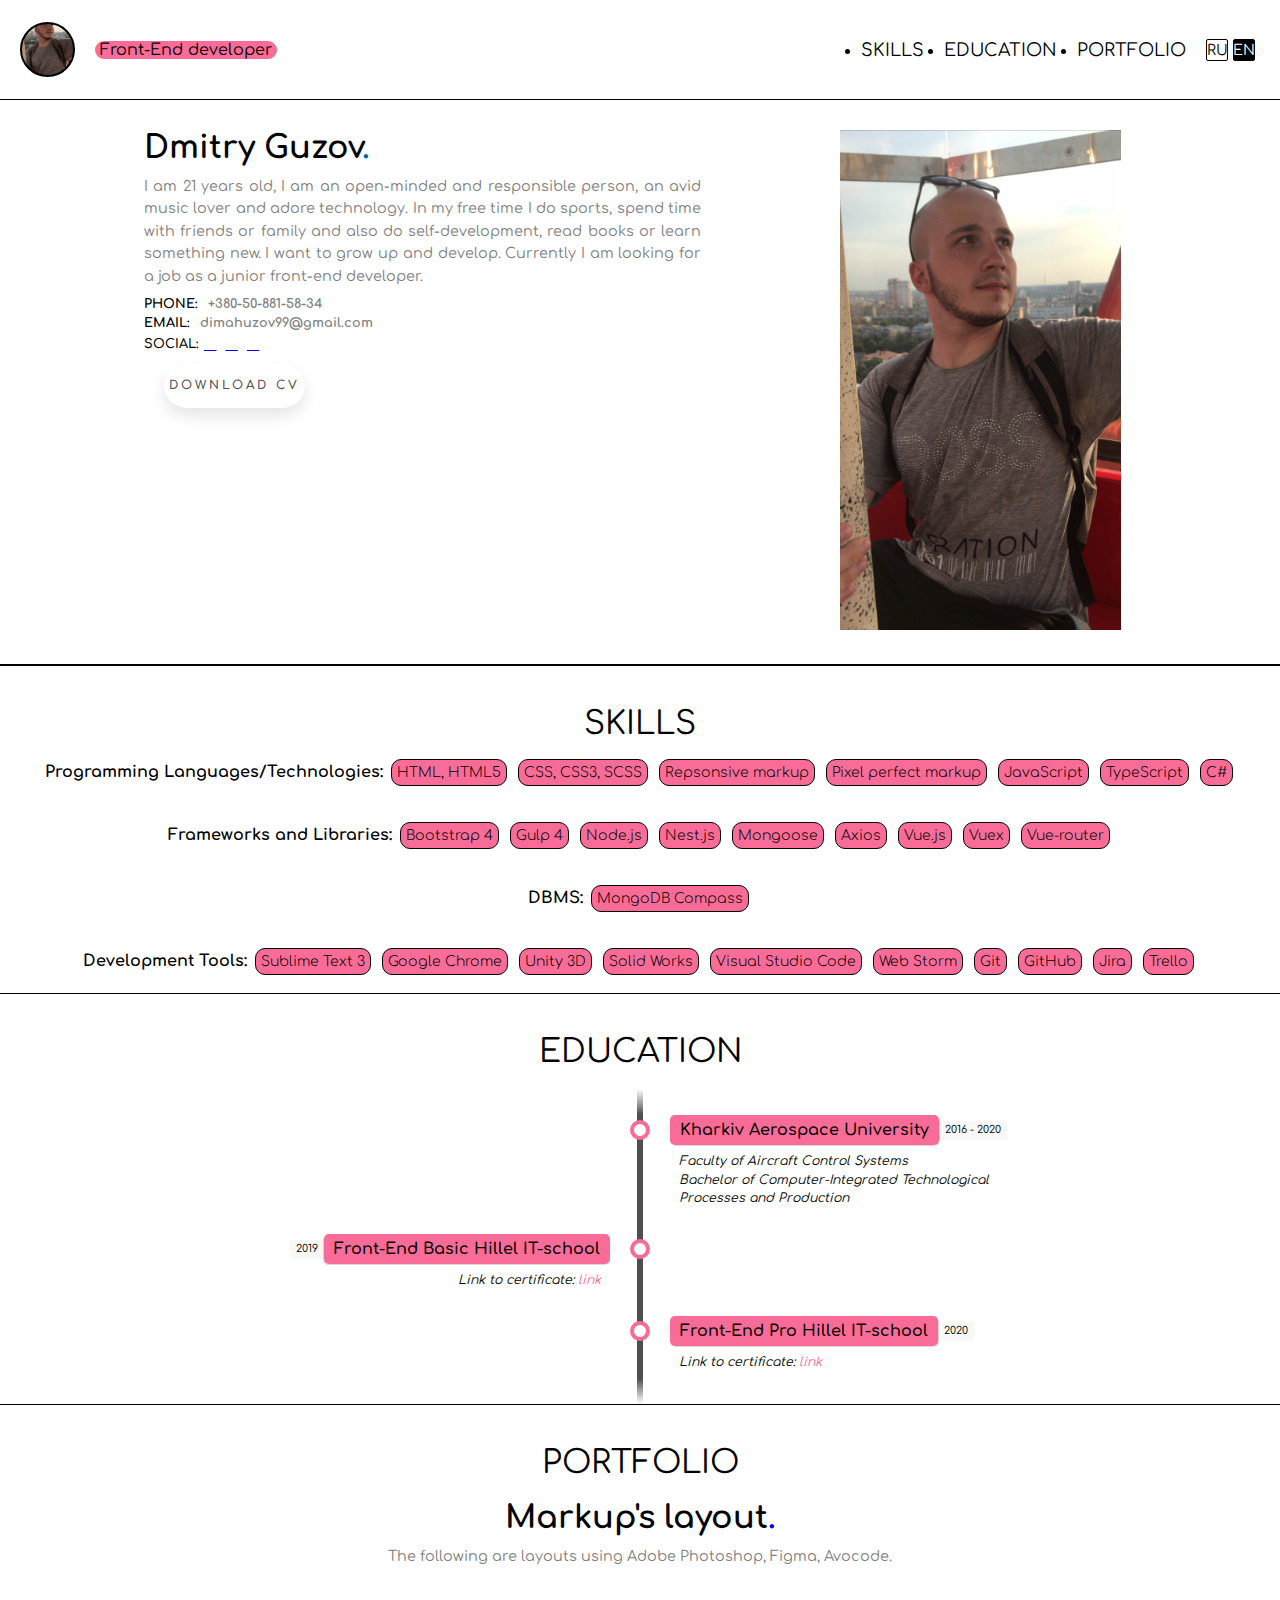
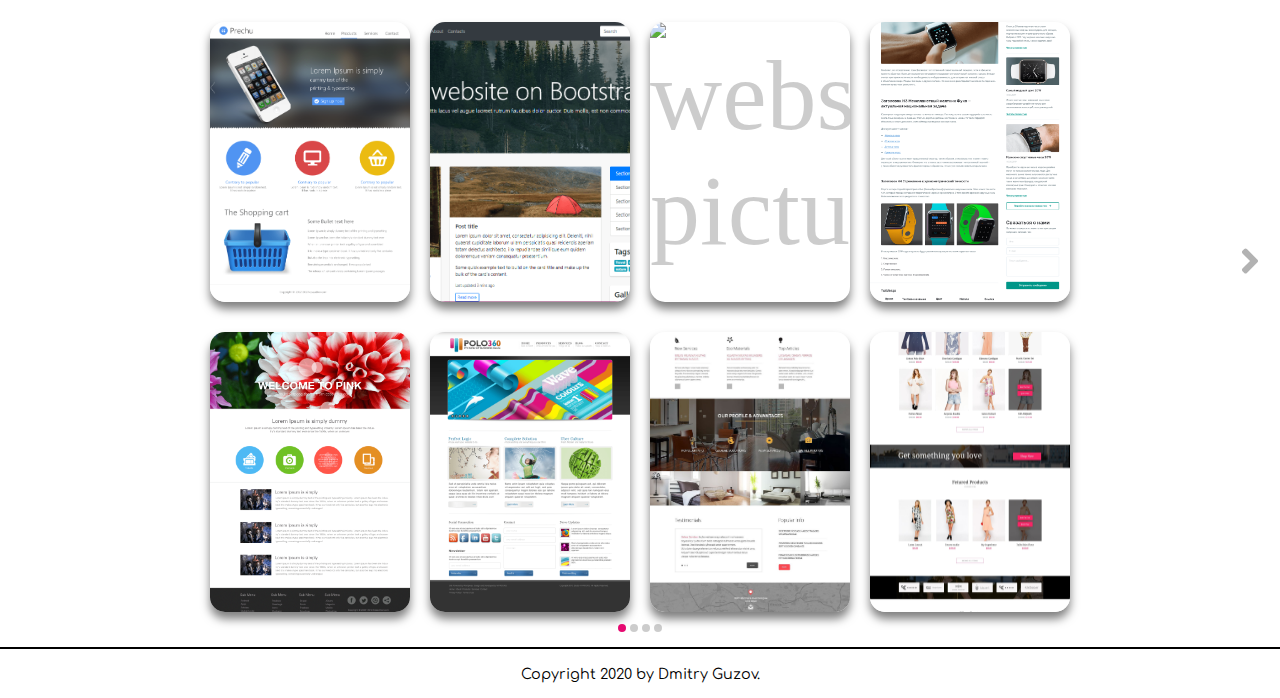
==== index-english.html @ 010d3dc3 "asdasd" ====
<!DOCTYPE html>
<html lang="en">

<head>
    <!-- Global site tag (gtag.js) - Google Analytics -->
    <script async src="https://www.googletagmanager.com/gtag/js?id=UA-157942346-1"></script>
    <script>
        window.dataLayer = window.dataLayer || [];
        function gtag() { dataLayer.push(arguments); }
        gtag('js', new Date());

        gtag('config', 'UA-157942346-1');
    </script>

    <meta charset="UTF-8">
    <title>Front-End Developer</title>
    <link rel="shortcut icon" href="./images/favicon.png" type="image/png">
    <meta name="description" content="Front-End Developer's portfolio by Dmitry Guzov." />
    <meta name="robots" content="index, follow">
    <meta name="keywords"
        content="html, HTML, css, CSS, scss, SCSS, js, JS, front-end, Front-End, NodeJS, bootstrap, Bootstrap, Frameworks, VueJS, git, GIT, github, GitHub, portfolio, портфолио, фронт-энд, разработчик, программист, веб-разработчик">
    <meta name="viewport" content="width=device-width, initial-scale=1">
    <link rel="stylesheet" href="https://cdnjs.cloudflare.com/ajax/libs/meyer-reset/2.0/reset.min.css">
    <link rel='stylesheet prefetch'
        href='https://cdnjs.cloudflare.com/ajax/libs/font-awesome/4.7.0/css/font-awesome.css'>
    <link href="https://fonts.googleapis.com/css2?family=Comfortaa:wght@300;400;700&display=swap" rel="stylesheet">
    <link rel="stylesheet" href="css/style.css">
    <link rel="stylesheet" href="css/slider.css">
    <script src="https://kit.fontawesome.com/346e9b1f68.js" crossorigin="anonymous"></script>
</head>

<body>
    <header>
        <nav>
            <div id="brand">
                <div id="logo">
                </div>
                <div id="word-mark">Front-End developer</div>
            </div>
            <div id="menu">
                <div id="menu-toggle">
                    <div id="menu-icon">
                        <div class="bar"></div>
                        <div class="bar"></div>
                        <div class="bar"></div>
                    </div>
                </div>
                <ul class="menu-list">
                    <li class="middle-hover-link"><a href="#section00">SKILLS</a></li>
                    <li class="middle-hover-link"><a href="#section01">EDUCATION</a></li>
                    <li class="middle-hover-link"><a href="#section02">PORTFOLIO</a></li>
                    <li class="language">
                        <a href="index.html" class="ru">RU</a>
                        <a href="index-english.html" class="en active-lang">EN</a>
                    </li>
                </ul>
            </div>
        </nav>
        <div id="hero-section">
            <div class="wrapper">
                <div class="left-side">
                    <h3>Dmitry Guzov<span class="dott">.</span></h3>
                    <p>
                        I am 21 years old, I am an open-minded and responsible person, an avid music lover and adore
                        technology. In my free time I do sports, spend time with friends or family and also
                        do self-development, read books or learn something new. I want to grow up and
                        develop. Currently I am looking for a job as a junior front-end developer.
                    </p>

                    <div class="adress-info">
                        <span class="phone-title">
                            PHONE:<span>+380-50-881-58-34</span>
                        </span>
                        <span class="email-title">
                            EMAIL:<span>&#100;&#105;&#109;&#97;&#104;&#117;&#122;&#111;&#118;&#57;&#57;&#64;&#103;&#109;&#97;&#105;&#108;&#46;&#99;&#111;&#109;</span>
                        </span>
                    </div>
                    <div class="social">
                        <span>SOCIAL:</span>
                        <div class="social-icon">
                            <a href="https://www.facebook.com/profile.php?id=100006566958118" aria-label="Facebook"
                                rel="noreferrer" target="_blank"><i class="fab fa-facebook"></i></a>
                            <a href="https://www.instagram.com/trololopower/" aria-label="Instagram" rel="noreferrer"
                                target="_blank"><i class="fab fa-instagram"></i></a>
                            <a href="https://github.com/RaiSky" aria-label="Github" rel="noreferrer" target="_blank"><i
                                    class="fab fa-github-alt"></i></a>
                        </div>
                    </div>
                    <a class=" btn btn-download" href="CV/DmytroHuzov_FrontEnd.pdf" download="DmytroHuzov_FrontEnd.pdf"
                        target="_blank">DOWNLOAD CV</a>
                </div>
                <div class="right-side">
                    <span></span>
                </div>
            </div>
        </div>
    </header>
    <section id="section00">
        <div id="heading">SKILLS</div>
        <div class="section-skills">
            <ul>Programming Languages/Technologies:
                <li>HTML, HTML5</li>
                <li>CSS, CSS3, SCSS</li>
                <li>Repsonsive markup</li>
                <li>Pixel perfect markup</li>
                <li>JavaScript</li>
                <li>TypeScript</li>
                <li>C#</li>
            </ul>
            <ul>Frameworks and Libraries:
                <li>Bootstrap 4</li>
                <li>Gulp 4</li>
                <li>Node.js</li>
                <li>Nest.js</li>
                <li>Mongoose</li>
                <li>Axios</li>
                <li>Vue.js</li>
                <li>Vuex</li>
                <li>Vue-router</li>
            </ul>
            <ul>DBMS:
                <li>MongoDB Compass</li>
            </ul>
            <ul>Development Tools:
                <li>Sublime Text 3</li>
                <li>Google Chrome</li>
                <li>Unity 3D</li>
                <li>Solid Works</li>
                <li>Visual Studio Code</li>
                <li>Web Storm</li>
                <li>Git</li>
                <li>GitHub</li>
                <li>Jira</li>
                <li>Trello</li>
            </ul>
        </div>
    </section>
    <section id="section01">
        <div id="heading">EDUCATION</div>
        <div class="section-education">
            <!-- The Timeline -->
            <ul class="timeline">
                <!-- Item 1 -->
                <li>
                    <div class="direction-r">
                        <div class="flag-wrapper">
                            <span class="flag">Kharkiv Aerospace University</span>
                            <span class="time-wrapper"><span class="time">2016 - 2020</span></span>
                        </div>
                        <div class="desc">Faculty of Aircraft Control Systems<br>
                            Bachelor of Computer-Integrated Technological Processes and Production
                        </div>
                    </div>
                </li>
                <!-- Item 2 -->
                <li>
                    <div class="direction-l">
                        <div class="flag-wrapper">
                            <span class="flag">Front-End Basic Hillel IT-school</span>
                            <span class="time-wrapper"><span class="time">2019</span></span>
                        </div>
                        <div class="desc">Link to certificate: <a
                                href="https://certificate.ithillel.ua/view/44508191/en" rel="noreferrer"
                                target="_blank">link</a></div>
                    </div>
                </li>
                <!-- Item 3 -->
                <li>
                    <div class="direction-r">
                        <div class="flag-wrapper">
                            <span class="flag">Front-End Pro Hillel IT-school</span>
                            <span class="time-wrapper"><span class="time">2020</span></span>
                        </div>
                        <div class="desc">Link to certificate: <a
                                href="https://certificate.ithillel.ua/view/98275008/en" rel="noreferrer"
                                target="_blank">link</a></div>
                    </div>
                </li>

            </ul>
        </div>
    </section>
    <section id="section02">
        <div id="heading">PORTFOLIO</div>
        <div id="slider" class="slider">
            <div class="slider-content">
                <div class="slider-content-wrapper">
                    <div class="slider-content__item images">
                        <section class="portfolio">
                            <div class="container flex-portfolio">
                                <div class="portfolio-title">
                                    <h2>Markup's layout<span class="dott">.</span></h2>
                                    <p>The following are layouts using Adobe Photoshop, Figma, Avocode.</p>
                                </div>                               
                                <div class="portfolio-row">
                                    <div class="card" aria-haspopup="true" onclick="">
                                        <img src="images/Prechu.png" alt="website picture">
                                        <div class="info">                                            
                                            <p>Lorem Ipsum is simply dummy text from the printing and typeseting
                                                industry</p>
                                                <button onclick="window.open('http://www.google.com', '_blank'); return false;">GitHub</button>
                                            <button onclick="window.open('https://raisky.github.io/homeworkprechu', '_blank'); return false;">See</button>
                                        </div>
                                    </div>
                                    <div class="card">
                                        <img src="images/bootstrapOne.png" alt="website picture">
                                        <div class="info">                                            
                                            <p>Lorem Ipsum is simply dummy text from the printing and typeseting
                                                industry</p>
                                                <button onclick="window.open('http://www.google.com', '_blank'); return false;">GitHub</button>
                                            <button onclick="window.open('https://raisky.github.io/bootstrapsite', '_blank'); return false;">See</button>
                                        </div>
                                    </div>
                                    <div class="card">
                                        <img src="images/bandiLandingPag.png" alt="website picture">
                                        <div class="info">                                            
                                            <p>Lorem Ipsum is simply dummy text from the printing and typeseting
                                                industry</p>
                                                <button onclick="window.open('http://www.google.com', '_blank'); return false;">GitHub</button>
                                            <button onclick="window.open('https://raisky.github.io/brandi/', '_blank'); return false;">See</button>
                                        </div>
                                    </div>
                                    <div class="card">
                                        <img src="images/InTime.png" alt="website picture">
                                        <div class="info">                                            
                                            <p>Lorem Ipsum is simply dummy text from the printing and typeseting
                                                industry</p>
                                                <button onclick="window.open('http://www.google.com', '_blank'); return false;">GitHub</button>
                                            <button onclick="window.open('https://raisky.github.io/intime/', '_blank'); return false;">See</button>
                                        </div>
                                    </div>                                    
                                </div>
                                <div class="portfolio-row">
                                    <div class="card">
                                        <img src="images/Multipurpose.png" alt="website picture">
                                        <div class="info">                                            
                                            <p>Lorem Ipsum is simply dummy text from the printing and typeseting
                                                industry</p>
                                                <button onclick="window.open('http://www.google.com', '_blank'); return false;">GitHub</button>
                                            <button onclick="window.open('https://raisky.github.io/multipurpose/', '_blank'); return false;">See</button>
                                        </div>
                                    </div>
                                    <div class="card">
                                        <img src="images/polo360.png" alt="website picture">
                                        <div class="info">                                            
                                            <p>Lorem Ipsum is simply dummy text from the printing and typeseting
                                                industry</p>
                                                <button onclick="window.open('http://www.google.com', '_blank'); return false;">GitHub</button>
                                            <button onclick="window.open('https://raisky.github.io/poloweb/', '_blank'); return false;">See</button>
                                        </div>
                                    </div>
                                    <div class="card">
                                        <img src="images/CreoFurniture.jpg" alt="website picture">
                                        <div class="info">                                            
                                            <p>Lorem Ipsum is simply dummy text from the printing and typeseting
                                                industry</p>
                                                <button onclick="window.open('http://www.google.com', '_blank'); return false;">GitHub</button>
                                            <button onclick="window.open('https://raisky.github.io/creofurniture/', '_blank'); return false;">See</button>
                                        </div>
                                    </div>
                                    <div class="card">
                                        <img src="images/Fashion-eCommerce.jpg" alt="website picture">
                                        <div class="info">                                            
                                            <p>Lorem Ipsum is simply dummy text from the printing and typeseting
                                                industry</p>
                                                <button onclick="window.open('http://www.google.com', '_blank'); return false;">GitHub</button>
                                            <button onclick="window.open('https://raisky.github.io/fashionecommerce/', '_blank'); return false;">See</button>
                                        </div>
                                    </div>
                                </div>                                
                            </div>
                        </section>
                    </div>
                    <div class="slider-content__item images">
                        <section class="portfolio">
                            <div class="container flex-portfolio">
                                <div class="portfolio-title">
                                    <h2>Сверстанные макеты<span class="dott">.</span></h2>
                                    <p>Ниже представлены сверстанные макеты с использованием Adobe Photoshop, Figma,
                                        Avocode.</p>
                                </div>
                                <div class="portfolio-row">                                   
                                    <div class="card">
                                        <img src="images/luxestate.png" alt="luxestate">
                                        <div class="info">                                            
                                            <p>Lorem Ipsum is simply dummy text from the printing and typeseting
                                                industry</p>
                                                <button onclick="window.open('http://www.google.com', '_blank'); return false;">GitHub</button>
                                            <button onclick="window.open('https://raisky.github.io/luxestate/', '_blank'); return false;">See</button>
                                        </div>
                                    </div>
                                    <div class="card">
                                        <img src="images/fudiweb.png" alt="fudiweb">
                                        <div class="info">                                            
                                            <p>Lorem Ipsum is simply dummy text from the printing and typeseting
                                                industry</p>
                                                <button onclick="window.open('http://www.google.com', '_blank'); return false;">GitHub</button>
                                            <button onclick="window.open('https://raisky.github.io/fudiweb/', '_blank'); return false;">See</button>
                                        </div>
                                    </div>
                                </div>
                            </div>
                        </section>
                    </div>
                    <div class="slider-content__item images">
                        <section class="portfolio">
                            <div class="container flex-portfolio">
                                <div class="portfolio-title">
                                    <h2>JS Project<span class="dott">.</span></h2>
                                    <p>Below are projects executed on pure js.</p>
                                </div>
                                <div class="portfolio-row">                                   
                                    <div class="card">
                                        <img src="images/jstodo.png" alt="JSTODO">
                                        <div class="info">                                            
                                            <p>Lorem Ipsum is simply dummy text from the printing and typeseting
                                                industry</p>
                                                <button onclick="window.open('http://www.google.com', '_blank'); return false;">GitHub</button>
                                            <button onclick="window.open('https://raisky.github.io/jstodo/', '_blank'); return false;">See</button>
                                        </div>
                                    </div>
                                    <div class="card">
                                        <img src="images/pagination.png" alt="Pagination">
                                        <div class="info">                                            
                                            <p>Lorem Ipsum is simply dummy text from the printing and typeseting
                                                industry</p>
                                                <button onclick="window.open('http://www.google.com', '_blank'); return false;">GitHub</button>
                                            <button onclick="window.open('https://raisky.github.io/jspagination/', '_blank'); return false;">See</button>
                                        </div>
                                    </div>
                                    <div class="card">
                                        <img src="images/tetris.png" alt="tetris">
                                        <div class="info">                                            
                                            <p>Lorem Ipsum is simply dummy text from the printing and typeseting
                                                industry</p>
                                                <button onclick="window.open('http://www.google.com', '_blank'); return false;">GitHub</button>
                                            <button onclick="window.open('https://raisky.github.io/tetris/', '_blank'); return false;">See</button>
                                        </div>
                                    </div>
                                </div>
                            </div>
                        </section>
                    </div>

                    <div class="slider-content__item images">
                        <section class="portfolio">
                            <div class="container flex-portfolio">
                                <div class="portfolio-title">
                                    <h2>VueJS Project<span class="dott">.</span></h2>
                                    <p>Below are the projects completed on vuejs.</p>
                                </div>
                                <div class="portfolio-row">                                  
                                    <div class="card">
                                        <img src="images/vueshop.png" alt="vue shop">
                                        <div class="info">                                            
                                            <p>Lorem Ipsum is simply dummy text from the printing and typeseting
                                                industry</p>
                                                <button onclick="window.open('https://github.com/RaiSky/vueshops.git', '_blank'); return false;">Github</button>
                                            <!-- <button onclick="window.open('https://github.com/RaiSky/vueshops.git', '_blank'); return false;">See</button> -->
                                        </div>
                                    </div>
                                    <div class="card">
                                        <img src="images/vueblog.png" alt="vue blog">
                                        <div class="info">                                            
                                            <p>Lorem Ipsum is simply dummy text from the printing and typeseting
                                                industry</p>
                                                <button onclick="window.open('https://github.com/RaiSky/vueblog.git', '_blank'); return false;">Github</button>
                                            <!-- <button onclick="window.open('https://github.com/RaiSky/vueblog.git', '_blank'); return false;">See</button> -->
                                        </div>
                                    </div>
                                    <div class="card">
                                        <img src="images/todoapp.png" alt="todoapp picture">
                                        <div class="info">                                            
                                            <p>Lorem Ipsum is simply dummy text from the printing and typeseting
                                                industry</p>
                                                <button onclick="window.open('https://github.com/RaiSky/vuetodolist.git', '_blank'); return false;">Github</button>
                                            <!-- <button onclick="window.open('https://github.com/RaiSky/vuetodolist.git', '_blank'); return false;">See</button> -->
                                        </div>
                                    </div>
                                </div>
                            </div>
                        </section>
                    </div>
                </div>
            </div>
        </div>
    </section>
    <footer class="footer">
        <div class="container">
            <p>Copyright 2020 by Dmitry Guzov.<a href="#"></a></p>
        </div>
    </footer>
    <script src='https://cdnjs.cloudflare.com/ajax/libs/jquery/3.2.1/jquery.min.js'></script>
    <script src="js/index.js"></script>
    <script src="js/slider.js"></script>
</body>

</html>
---- css/style.css ----
/*** Mixins & Default Styles ***/
* {
  box-sizing: border-box;
  margin: 0;
  padding: 0;
}
*::selection {
  color: #fff;
  background: #000;
}
::-webkit-scrollbar {
  display: none;
}
/*** Color Variables ***/
/*** Centering Hack ***/
header {
  width: 100vw;
  height: auto;
  background: #fff;
  display: flex;
  border-bottom: 1px solid #000;
 /*** Navigation Styles ***/
 /*** Menu Styles ***/
}
header nav {
  width: 100vw;
  height: 100px;
  background: #fff;
  display: grid;
  grid-template-columns: 1fr 1fr;
  position: fixed;
  z-index: 10;
  transition: all 0.3s;
  border-bottom: 1px solid #000;
}
header nav.navShadow {
  box-shadow: 1px 6px 11px 1px rgba(0, 0, 0, 0.75);
  height: 60px;
}
header nav.navShadow #word-mark {
  opacity: 0;
}
header #brand, header #menu, header ul {
  display: flex;
  align-items: center;
}
header #brand {
  padding-left: 20px;
}
header #logo {
  width: 55px;
  height: 55px;
  background: #fff;
  border-radius: 50%;
  cursor: pointer;
  overflow: hidden;
  background: url("../images/my-photo-profile.jpg");
  background-position: center;
  background-size: cover;
  border: 2px solid black;
}
header #word-mark {
  width: auto;
  height: auto;
  background: #fa6c98;
  border-radius: 50px;
  margin-left: 20px;
  padding: 0 5px;
  opacity: 1;
  transition: all 0.3s;
  display: flex;
  justify-content: center;
  align-items: center;
  text-align: center;
  font-family: "Comfortaa", cursive;
}
header #menu {
  justify-content: flex-end;
  padding-right: 20px;
  font-family: "Comfortaa", cursive;
}
header li {
  margin-left: 20px;
}
header li a {
  height: 20px;
  text-decoration: none;
  font-size: 1.1rem;
  display: flex;
  justify-content: center;
  align-items: center;
  color: #000;
}
header li a:focus {
  color: #fa6c98;
}
header .middle-hover-link a {
  position: relative;
  transition: all 0.6s;
}
header .middle-hover-link a:before {
  content: "";
  width: 0;
  height: 0.15em;
  position: absolute;
  bottom: 0;
  left: 50%;
  background: black;
  transition: all 0.3s;
}
header .middle-hover-link a:hover:before {
  width: 100%;
  left: 0;
  background: black;
}
header .language {
  display: flex;
  flex-flow: row;
}
header .language .ru, header .language .en {
  display: flex;
  margin-right: 5px;
  justify-content: center;
  align-items: center;
  width: 22px;
  height: 22px;
  font-size: 0.9rem;
  background-color: white;
  border: 1px solid black;
  border-radius: 2px;
  text-align: center;
  text-decoration: none;
  transition: all 0.3s;
  color: black;
}
header .language .active-lang {
  background-color: black;
  color: white !important;
}
header #menu-toggle {
  width: 45px;
  height: 45px;
  background: #000;
  display: flex;
  justify-content: center;
  align-items: center;
  border-radius: 50%;
  cursor: pointer;
  display: none;
}
header #menu-toggle:hover .bar {
  width: 25px;
}
header #menu-toggle.closeMenu .bar {
  width: 25px;
}
header #menu-toggle.closeMenu .bar:first-child {
  transform: translateY(7px) rotate(45deg);
}
header #menu-toggle.closeMenu .bar:nth-child(2) {
  transform: scale(0);
}
header #menu-toggle.closeMenu .bar:last-child {
  transform: translateY(-7px) rotate(-45deg);
}
header .bar {
  width: 25px;
  height: 2px;
  background: #fff;
  transition: 0.3s ease-in-out;
}
header .bar:nth-child(2) {
  width: 20px;
  margin: 5px 0;
}
header .bar:last-child {
  width: 15px;
}
/*** Hero Section Styles ***/
#hero-section {
  width: 100vw;
  height: auto;
  display: flex;
  justify-content: center;
  align-items: center;
  margin-top: 100px;
  border-bottom: 1px solid #000;
}
.wrapper {
  display: flex;
  flex-wrap: nowrap;
  padding: 20px;
  height: auto;
}
.left-side {
  width: 50%;
  height: auto;
  margin-left: 10%;
}
.left-side h3 {
  font-family: "Comfortaa", cursive;
  font-size: 2rem;
  font-weight: 700;
  margin-top: 10px;
}
.left-side h3 .dott {
  color: #0065ad;
}
.left-side p {
  font-size: 0.9rem;
  line-height: 1.56;
  color: gray;
  text-align: justify;
  margin-top: 10px;
  font-family: "Comfortaa", cursive;
}
.left-side .adress-info {
  margin-top: 10px;
  display: flex;
  flex-flow: column;
}
.left-side .adress-info .phone-title, .left-side .adress-info .email-title {
  font-family: "Comfortaa", cursive;
  font-weight: 700;
  font-size: 0.8rem;
  padding-bottom: 5px;
}
.left-side .adress-info .phone-title span, .left-side .adress-info .email-title span {
  padding-left: 10px;
  font-size: 0.8rem;
  color: gray;
}
.left-side .social {
  display: flex;
  flex-flow: row;
  align-items: center;
}
.left-side .social span {
  font-family: "Comfortaa", cursive;
  font-size: 0.8rem;
  font-weight: 600;
}
.left-side .social .social-icon a {
  margin-left: 5px;
}
.left-side .social .social-icon .fab {
  color: black;
  transition: all 0.2s linear;
}
.left-side .social .social-icon .fab:hover {
  color: #fa6c98;
}
.btn {
  padding: 0 5px;
  text-decoration: none;
  outline: none;
  display: inline-block;
  margin-top: 10px;
  width: auto;
  height: 45px;
  line-height: 45px;
  border-radius: 45px;
  margin: 10px 20px;
  font-size: 0.75rem;
  text-transform: uppercase;
  text-align: center;
  letter-spacing: 3px;
  font-weight: 600;
  color: #524f4e;
  background: white;
  box-shadow: 0 8px 15px rgba(0, 0, 0, 0.1);
  transition: 0.3s;
  font-family: "Comfortaa", cursive;
}
.btn-download:hover {
  background: black;
  box-shadow: 0 15px 20px rgba(0, 0, 0, 0.4);
  color: white;
  transform: translateY(-7px);
}
.right-side {
  width: 50%;
  height: auto;
  overflow: hidden;
  padding: 10px;
}
.right-side span {
  width: 100%;
  height: 500px;
  display: inline-block;
  background: url(../images/my-photo-profile.jpg);
  background-position: top;
  background-size: contain;
  background-repeat: no-repeat;
}
/*** Section Styles ***/
section {
  width: 100vw;
  height: auto;
  display: flex;
  justify-content: center;
  align-items: center;
  flex-flow: column;
}
section:nth-child(odd) {
  background: white;
}
section:nth-child(even) {
  background: white;
}
#heading {
  width: auto;
  height: auto;
  background: #fff;
  border-radius: 90px;
  margin-top: 40px;
  display: flex;
  justify-content: center;
  align-items: center;
  font-family: "Comfortaa", cursive;
  font-size: 2rem;
}
/*** Responsive Menu For Smaller Device ***/
@media screen and (max-width: 767px) {
  header #menu-toggle {
    display: flex;
 }
  header ul {
    display: inline-block;
    width: 100vw;
    height: 0;
    background: #fff;
    position: absolute;
    top: 100px;
    transform: translate();
    opacity: 0.9;
    right: 0;
    box-shadow: 0 5px 30px -4px rgba(0, 0, 0, 0.2);
    transition: all 0.3s;
 }
  header ul.showMenu {
    height: 100vh;
    display: flex;
    justify-content: center;
    align-items: center;
    flex-flow: column;
 }
  header ul.showMenu li {
    height: 80px;
    opacity: 1;
    visibility: visible;
 }
  header li {
    height: 80px;
    float: left;
    opacity: 0;
    visibility: hidden;
    margin-left: 0;
    transition: all 0.3s 0.1s;
 }
  header #head-line {
    transform: scale(0.8);
 }
}
@media screen and (max-width: 700px) {
  header {
    height: auto;
 }
  .wrapper {
    flex-flow: column;
 }
  #hero-section {
    align-items: flex-start;
 }
  .right-side {
    order: 1;
    width: 100%;
    height: 500px;
 }
  .right-side span {
    background-size: contain;
    height: 500px;
 }
  .left-side {
    order: 2;
    width: 100%;
    height: auto;
    margin-left: 0;
 }
}
@media screen and (max-width: 490px) {
  header #logo {
    height: 100%;
    width: 80px;
    border-radius: 0;
 }
}
.section-skills {  
  font-family: "Comfortaa", cursive;
  display: flex;
  justify-content: space-evenly;
  flex-flow: column;
}
.section-skills ul {
  margin: 15px 10px;
  width: auto;
  text-align: center;
  font-weight: 700;
}
.section-skills ul li {
  font-weight: 300;
  font-size: 14px;
  display: inline-block;
  border: 1px solid #000;
  background-color: #fa6c98;
  padding: 5px;
  margin: 3px;
  border-radius: 10px;
  width: auto;
  text-align: center;
}
.section-skills ul li:hover {
  cursor: pointer;
}
#section00,#section01, #section02, #section03, #section04 {
  border-bottom: 1px solid #000;
}
.section-education {
 /* ================ The Timeline ================ */
  font-family: "Comfortaa", cursive;
 /* ================ Timeline Media Queries ================ */
}
.section-education .timeline {
  position: relative;
  width: 770px;
  margin: 0 auto;
  margin-top: 20px;
  padding: 1em 0;
  list-style-type: none;
}
.section-education .timeline:before {
  position: absolute;
  left: 50%;
  top: 0;
  content: " ";
  display: block;
  width: 6px;
  height: 100%;
  margin-left: -3px;
  background: #505050;
  background: -moz-linear-gradient(top, rgba(80, 80, 80, 0) 0%, #505050 8%, #505050 92%, rgba(80, 80, 80, 0) 100%);
  background: -webkit-gradient(linear, left top, left bottom, color-stop(0%, rgba(30, 87, 153, 1)), color-stop(100%, rgba(125, 185, 232, 1)));
  background: -webkit-linear-gradient(top, rgba(80, 80, 80, 0) 0%, #505050 8%, #505050 92%, rgba(80, 80, 80, 0) 100%);
  background: -o-linear-gradient(top, rgba(80, 80, 80, 0) 0%, #505050 8%, #505050 92%, rgba(80, 80, 80, 0) 100%);
  background: -ms-linear-gradient(top, rgba(80, 80, 80, 0) 0%, #505050 8%, #505050 92%, rgba(80, 80, 80, 0) 100%);
  background: linear-gradient(to bottom, rgba(80, 80, 80, 0) 0%, #505050 8%, #505050 92%, rgba(80, 80, 80, 0) 100%);
  z-index: 5;
}
.section-education .timeline li {
  padding: 1em 0;
}
.section-education .timeline li:after {
  content: "";
  display: block;
  height: 0;
  clear: both;
  visibility: hidden;
}
.section-education .direction-l {
  position: relative;
  width: 355px;
  float: left;
  text-align: right;
}
.section-education .direction-r {
  position: relative;
  width: 355px;
  float: right;
}
.section-education .flag-wrapper {
  position: relative;
  display: inline-block;
  text-align: center;
}
.section-education .flag {
  position: relative;
  display: inline;
  background: #fa6c98;
  padding: 6px 10px;
  border-radius: 5px;
  font-weight: 600;
  text-align: left;
}
.section-education .direction-l .flag {
  -webkit-box-shadow: -1px 1px 1px rgba(0, 0, 0, 0.15), 0 0 1px rgba(0, 0, 0, 0.15);
  -moz-box-shadow: -1px 1px 1px rgba(0, 0, 0, 0.15), 0 0 1px rgba(0, 0, 0, 0.15);
  box-shadow: -1px 1px 1px rgba(0, 0, 0, 0.15), 0 0 1px rgba(0, 0, 0, 0.15);
}
.section-education .direction-r .flag {
  -webkit-box-shadow: 1px 1px 1px rgba(0, 0, 0, 0.15), 0 0 1px rgba(0, 0, 0, 0.15);
  -moz-box-shadow: 1px 1px 1px rgba(0, 0, 0, 0.15), 0 0 1px rgba(0, 0, 0, 0.15);
  box-shadow: 1px 1px 1px rgba(0, 0, 0, 0.15), 0 0 1px rgba(0, 0, 0, 0.15);
}
.section-education .direction-l .flag:before, .section-education .direction-r .flag:before {
  position: absolute;
  top: 50%;
  right: -40px;
  content: " ";
  display: block;
  width: 12px;
  height: 12px;
  margin-top: -10px;
  background: #fff;
  border-radius: 10px;
  border: 4px solid #fa6c98;
  z-index: 5;
}
.section-education .direction-r .flag:before {
  left: -40px;
}
.section-education .direction-l .flag:after {
  content: "";
  position: absolute;
  left: 100%;
  top: 50%;
  height: 0;
  width: 0;
  margin-top: -8px;
  border: solid transparent;
  border-left-color: #f8f8f8;
  border-width: 8px;
  pointer-events: none;
}
.section-education .direction-r .flag:after {
  content: "";
  position: absolute;
  right: 100%;
  top: 50%;
  height: 0;
  width: 0;
  margin-top: -8px;
  border: solid transparent;
  border-right-color: #f8f8f8;
  border-width: 8px;
  pointer-events: none;
}
.section-education .time-wrapper {
  display: inline;
  line-height: 1em;
  font-size: 0.66666em;
  color: #fa6c98;
  vertical-align: middle;
}
.section-education .direction-l .time-wrapper {
  float: left;
}
.section-education .direction-r .time-wrapper {
  float: right;
}
.section-education .time {
  display: inline-block;
  padding: 4px 6px;
  background: #f8f8f8;
  color: #000;
}
.section-education .desc {
  margin: 1em 0.75em 0 0;
  font-size: 0.77777em;
  font-style: italic;
  line-height: 1.5em;
}
.section-education .desc a {
  color: #fa6c98;
  text-decoration: none;
}
.section-education .direction-r .desc {
  margin: 1em 0 0 0.75em;
}
@media screen and (max-width: 768px) {
  .section-education .timeline {
    width: 100%;
    padding: 4em 0 1em 0;
 }
  .section-education .timeline li {
    padding: 2em 0;
 }
  .section-education .direction-l, .section-education .direction-r {
    float: none;
    width: 100%;
    text-align: center;
 }
  .section-education .flag-wrapper {
    text-align: center;
 }
  .section-education .flag {
    background: #fa6c98;
    z-index: 5;
 }
  .section-education .direction-l .flag:before, .section-education .direction-r .flag:before {
    position: absolute;
    top: -30px;
    left: 50%;
    content: " ";
    display: block;
    width: 12px;
    height: 12px;
    margin-left: -9px;
    background: #fff;
    border-radius: 10px;
    border: 4px solid #fa6c98;
    z-index: 6;
 }
  .section-education .direction-l .flag:after, .section-education .direction-r .flag:after {
    content: "";
    position: absolute;
    left: 50%;
    top: -8px;
    height: 0;
    width: 0;
    margin-left: -8px;
    border: solid transparent;
    border-bottom-color: #fff;
    border-width: 8px;
    pointer-events: none;
 }
  .section-education .time-wrapper {
    display: block;
    position: relative;
    margin: 4px 0 0 0;
    z-index: 7;
 }
  .section-education .direction-l .time-wrapper {
    float: none;
 }
  .section-education .direction-r .time-wrapper {
    float: none;
 }
  .section-education .desc {
    position: relative;
    margin: 1em 0 0 0;
    padding: 1em;
    background: #f5f5f5;
    -webkit-box-shadow: 0 0 1px rgba(0, 0, 0, 0.2);
    -moz-box-shadow: 0 0 1px rgba(0, 0, 0, 0.2);
    box-shadow: 0 0 1px rgba(0, 0, 0, 0.2);
    z-index: 7;
 }
  .section-education .direction-l .desc, .section-education .direction-r .desc {
    position: relative;
    margin: 1em 1em 0 1em;
    padding: 1em;
    z-index: 7;
 }
}
@media screen and (min-width: 400px) and (max-width: 660px) {
  .section-education .direction-l .desc, .section-education .direction-r .desc {
    margin: 1em 4em 0 4em;
 }
}
.container {
  height: auto;
}
.portfolio {
  width: 100%;
  height: 100%;
  padding-bottom: 20px;
}
.portfolio-title {
  display: flex;
  justify-content: center;
  align-items: center;
  flex-flow: column;
  margin-bottom: 30px;
  padding-top: 20px;
  font-family: "Comfortaa", cursive;
}
.portfolio-title h2 {
  color: #000;
  font-size: 2rem;
}
.portfolio-title p {
  color: gray;
  font-size: 0.9rem;
  line-height: 1.56;
  margin-top: 10px;
  margin-bottom: 10px;
  text-align: center;
}
.portfolio-title .dott {
  color: blue;
}
.portfolio-row {
  width: 100%;
  padding: 5px;
  height: auto;
  display: flex;
  justify-content: center;
  flex-wrap: wrap;
}
.portfolio-card {
  overflow: hidden;
  text-align: center;
  margin: 10px;
  border: 2px solid black;
  border-radius: 50%;
  width: 140px;
  height: 140px;
}
.portfolio-card img {
  width: 100%;
}
.hover-adress {
  display: none;
  position: absolute;
  bottom: 0;
}
.hover-adress a {
  text-decoration: none;
  color: white;
  font-size: 1.275rem;
}
.hover-state {
  transition: all 0.4s;
  display: flex;
  justify-content: center;
  align-items: center;
  position: relative;
}
.hover-state:hover {
  transform: scale(1.2);
  background: black;
  border-radius: 8px;
  color: white;
}
.hover-state:hover .hover-adress {
  display: block;
}
@media (max-width: 360px) {
  .portfolio-card {
    width: 100px;
    height: 100px;
 }
}
.footer {
  background: #fff;
  height: 50px;
  width: 100%;
  font-family: "Comfortaa", cursive;
  border-top: 1px solid #000;
}
.footer .container {
  height: 100%;
  display: flex;
  justify-content: center;
  align-items: center;
  flex-flow: column;
}
.footer .container p {
  font-size: 0.9rem;
  line-height: 1.4;
  opacity: 1;
  color: #000;
}
.card {
  width: 200px;
  height: 280px;
  margin: 10px;
  border-radius: 15px;
  padding: 1.5rem;
  background: white;
  position: relative;
  display: flex;
  align-items: flex-end;
  transition: 0.2s ease-out;
  box-shadow: 0px 7px 10px rgba(0, 0, 0, 0.5);
}
.card:hover {
  transform: translateY(20px);
}
.card:hover:before {
  opacity: 1;
}
.card:hover .info {
  opacity: 1;
  transform: translateY(0px);
}
.card:before {
  content: "";
  position: absolute;
  top: 0;
  left: 0;
  display: block;
  width: 100%;
  height: 100%;
  border-radius: 15px;
  background: rgba(0, 0, 0, 0.6);
  z-index: 2;
  transition: 0.3s;
  opacity: 0;
}
.card img {
  width: 100%;
  height: 100%;
  object-fit: cover;
  position: absolute;
  top: 0;
  left: 0;
  border-radius: 15px;
}
.card .info {
  position: relative;
  z-index: 3;
  color: white;
  opacity: 0;
  transform: translateY(30px);
  transition: 0.5s;
  display: none;
}
.card:hover .info {
  display: block;
}
.card .info p {  
  font-size: 15px;
  display: inline-block;
  text-overflow: ellipsis;  
  overflow: hidden;  
}
.card .info button {
  display: inline-block;  
  outline: none;
  border: none;
  border-radius: 3px;
  /* background: white; */
  background: #fa6c98;
  
  color: white;
  font-weight: bold;
  cursor: pointer;
  transition: 0.4s ease;  
}
.card .info button:hover {
  background: #fa6c98;  
  color: black;
}
@media screen and (max-width: 450px) {
  .card {
    width: 130px;
    height: 210px;
    display: flex;
    align-items: center;
    justify-content: center;
    padding: 3px;
  }
  .card:hover .info {
    display: flex;
  }
  .card .info {
    width: 100%;
    height: 100%;
    display: flex;
    flex-flow: column;
    align-items: center;
    justify-content: center;
  }
  .card .info p {    
    width: 90%;
    display: inline-block;
    text-overflow: ellipsis;
    white-space: nowrap;
    overflow: hidden;
    transition: all 200ms ease-in-out;
  }
  .card .info p:hover {
    padding: 10px;
    position: absolute;
    width: 150px;
    min-height: 90px;
    height: auto;
    border-radius: 5px;
    top: 0;
    text-overflow: clip;
    white-space: normal;
    word-break: break-all;
    background-color: #000;
    color: #fff;
    z-index: 10;
  }
  .card .info button {
    margin-top: 10px;
  }
}
---- css/slider.css ----
/* base */
* {
    box-sizing: border-box;
}
body {
    margin: 0;
    height: 100vh;
    font-family: Tahoma, "sans-serif";
}
/* slider обертка */
.slider {
    position: relative;
    height: 100%;
    width: 100%;
    overflow: hidden;
}
/*Окно со слайдами*/
.slider-content {
    position: relative;
    width: 100%;
    height: 100%;
}
/*Контейнер для слайдов (передвигаем)*/
.slider-content-wrapper {
    display: flex;
    height: 100%;
    transition: transform 0.5s ease-in-out;
}
/*Слайд*/
.slider-content__item {
    flex: 1 0 100%;
    width: 100%;
    height: 100%;
    background-repeat: no-repeat;
    background-position: center;
    background-size: contain;
    font-size: 100px;
    color: rgba(0, 0, 0, 0.2);
    display: flex;
    align-items: center;
    justify-content: center;
}
.image-1 {
    background-color: #963484;
}
.image-2 {
    background-color: #3066be;
}
.image-3 {
    background-color: #60afff;
}
.image-4 {
    background-color: #28c2ff;
}
.image-5 {
    background-color: #2af5ff;
}
.image-6 {
    background-color: navy;
}
.images {
    background-color: transparent;
}
/* Блок с контролами */
.slider-controls {
    padding: 20px;
    text-align: center;
}
/* Блок с контролами внутри окна */
.slider-content__controls {
    top: 0;
    left: 0;
    width: 100%;
    height: 100%;
    z-index: 1;
}
/*transform: translateY(-50%);
*/
/*padding:0 15px;
*/
/* Arrows */
.prev-arrow, .next-arrow {
    position: absolute;
    top: 50%;
    transform: translateY(-50%);
    cursor: pointer;
    color: rgba(0, 0, 0, 0.3);
    width: 20px;
    transition: all 0.3s;
}
.prev-arrow {
    left: 20px;
}
.next-arrow {
    right: 20px;
}
.prev-arrow:hover, .next-arrow:hover {
    cursor: pointer;
    color: rgba(0, 0, 0, 0.7);
}
/* Dots */
.dots {
    position: absolute;
    display: flex;
    left: 50%;
    transform: translateX(-50%);
    bottom: 2%;
}
.dot {
    cursor: pointer;
    width: 8px;
    height: 8px;
    margin-right: 4px;
    background-color: rgba(0, 0, 0, 0.2);
   /*box-shadow: 0 0 5px 0px rgba(0,0,0,0.9);
   */
    border-radius: 50%;
    transition: all 0.3s;
}
.dot:last-child {
    margin-right: 0;
}
.dot:hover {
    background-color: rgba(230, 10, 113, 1);
}

.dot--active {
    background-color: rgba(230, 10, 113, 1);
}
/* Buttons */
button {
    cursor: pointer;
    margin-right: 8px;
    border: none;
    border-radius: 4px;
    padding: 10px;
    background-color: #3066be;
    color: #fff;
    transition: all 0.5s;
}
button:last-child {
    margin-right: 0;
}
button:hover {
    background-color: #60afff;
}
button:focus {
    outline: none;
}
/* Mods */
.disabled {
    background-color: #dccfcf;
    color: #b0a8a8;
    cursor: default;
    pointer-events: none;
}
.d-none {
    display: none;
}
.active {
    opacity: 1;
}
.centered {
    position: relative;
    top: 50%;
    left: 50%;
    transform: translate(-50%, -50%);
}
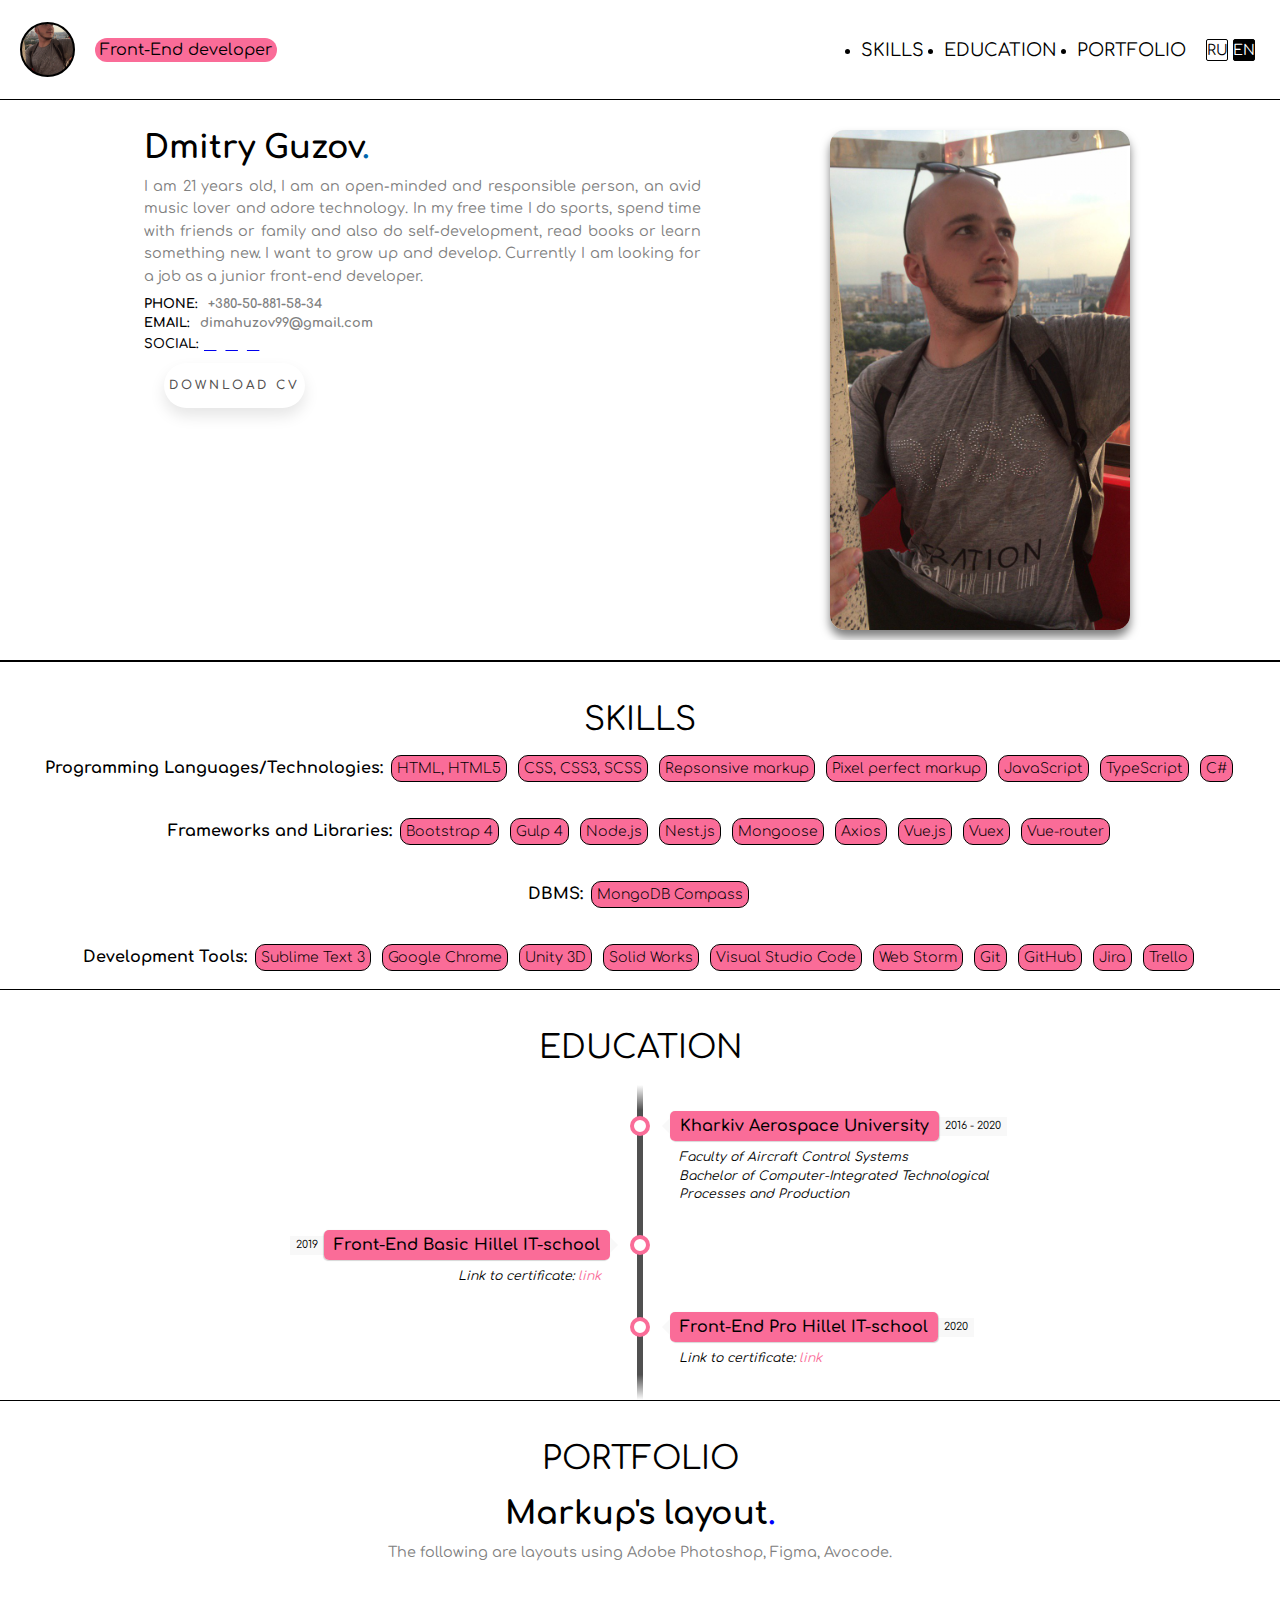
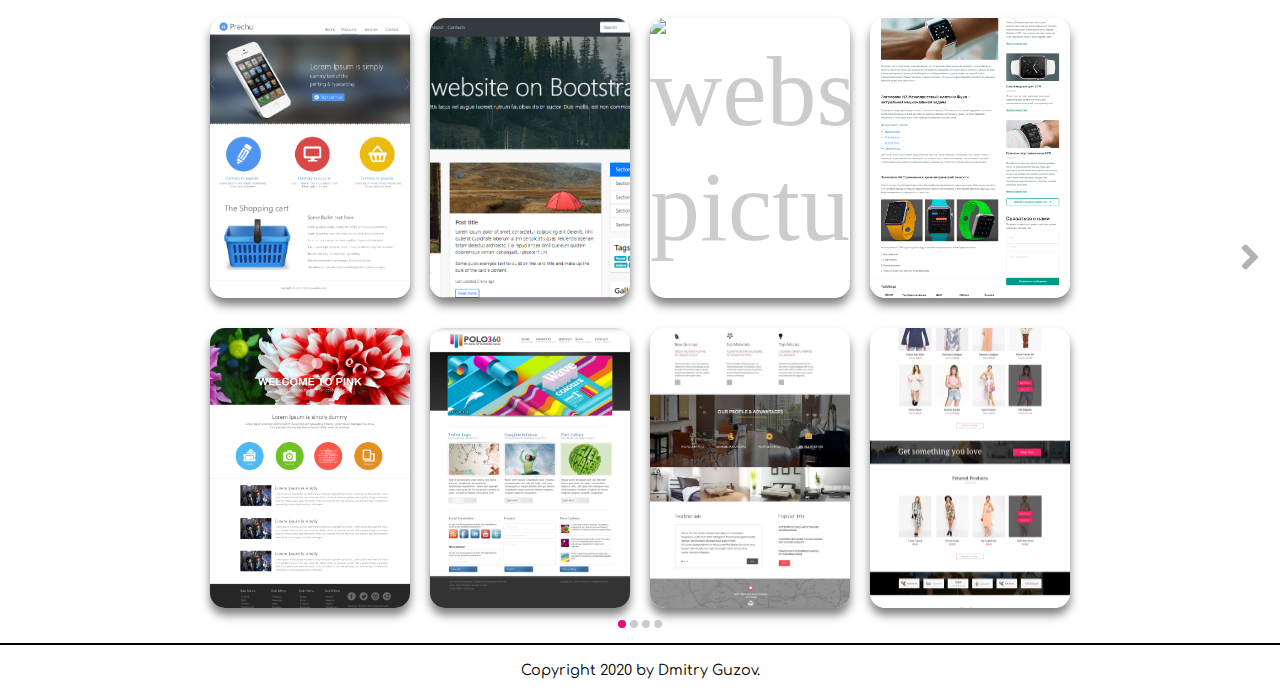
==== commit cb6d1cbb: "add to card flex-grow 1" ====
--- a/index-english.html
+++ b/index-english.html
@@ -180,7 +180,7 @@
             </ul>
         </div>
     </section>
-    <section id="section02">
+    <section id="section02" ontouchstart="">
         <div id="heading">PORTFOLIO</div>
         <div id="slider" class="slider">
             <div class="slider-content">
@@ -193,13 +193,13 @@
                                     <p>The following are layouts using Adobe Photoshop, Figma, Avocode.</p>
                                 </div>                               
                                 <div class="portfolio-row">
-                                    <div class="card" aria-haspopup="true" onclick="">
+                                    <div class="card">
                                         <img src="images/Prechu.png" alt="website picture">
                                         <div class="info">                                            
                                             <p>Lorem Ipsum is simply dummy text from the printing and typeseting
                                                 industry</p>
-                                                <button onclick="window.open('http://www.google.com', '_blank'); return false;">GitHub</button>
-                                            <button onclick="window.open('https://raisky.github.io/homeworkprechu', '_blank'); return false;">See</button>
+                                                <button class="git-link" onclick="window.open('http://www.google.com', '_blank'); return false;">GitHub</button>
+                                            <button class="see-link" onclick="window.open('https://raisky.github.io/homeworkprechu', '_blank'); return false;">See</button>
                                         </div>
                                     </div>
                                     <div class="card">
@@ -207,8 +207,8 @@
                                         <div class="info">                                            
                                             <p>Lorem Ipsum is simply dummy text from the printing and typeseting
                                                 industry</p>
-                                                <button onclick="window.open('http://www.google.com', '_blank'); return false;">GitHub</button>
-                                            <button onclick="window.open('https://raisky.github.io/bootstrapsite', '_blank'); return false;">See</button>
+                                                <button class="git-link" onclick="window.open('http://www.google.com', '_blank'); return false;">GitHub</button>
+                                            <button class="see-link" onclick="window.open('https://raisky.github.io/bootstrapsite', '_blank'); return false;">See</button>
                                         </div>
                                     </div>
                                     <div class="card">
@@ -216,8 +216,8 @@
                                         <div class="info">                                            
                                             <p>Lorem Ipsum is simply dummy text from the printing and typeseting
                                                 industry</p>
-                                                <button onclick="window.open('http://www.google.com', '_blank'); return false;">GitHub</button>
-                                            <button onclick="window.open('https://raisky.github.io/brandi/', '_blank'); return false;">See</button>
+                                                <button class="git-link" onclick="window.open('http://www.google.com', '_blank'); return false;">GitHub</button>
+                                            <button class="see-link" onclick="window.open('https://raisky.github.io/brandi/', '_blank'); return false;">See</button>
                                         </div>
                                     </div>
                                     <div class="card">
@@ -225,8 +225,8 @@
                                         <div class="info">                                            
                                             <p>Lorem Ipsum is simply dummy text from the printing and typeseting
                                                 industry</p>
-                                                <button onclick="window.open('http://www.google.com', '_blank'); return false;">GitHub</button>
-                                            <button onclick="window.open('https://raisky.github.io/intime/', '_blank'); return false;">See</button>
+                                                <button class="git-link" onclick="window.open('http://www.google.com', '_blank'); return false;">GitHub</button>
+                                            <button class="see-link" onclick="window.open('https://raisky.github.io/intime/', '_blank'); return false;">See</button>
                                         </div>
                                     </div>                                    
                                 </div>
@@ -236,8 +236,8 @@
                                         <div class="info">                                            
                                             <p>Lorem Ipsum is simply dummy text from the printing and typeseting
                                                 industry</p>
-                                                <button onclick="window.open('http://www.google.com', '_blank'); return false;">GitHub</button>
-                                            <button onclick="window.open('https://raisky.github.io/multipurpose/', '_blank'); return false;">See</button>
+                                                <button class="git-link" onclick="window.open('http://www.google.com', '_blank'); return false;">GitHub</button>
+                                            <button class="see-link" onclick="window.open('https://raisky.github.io/multipurpose/', '_blank'); return false;">See</button>
                                         </div>
                                     </div>
                                     <div class="card">
@@ -245,8 +245,8 @@
                                         <div class="info">                                            
                                             <p>Lorem Ipsum is simply dummy text from the printing and typeseting
                                                 industry</p>
-                                                <button onclick="window.open('http://www.google.com', '_blank'); return false;">GitHub</button>
-                                            <button onclick="window.open('https://raisky.github.io/poloweb/', '_blank'); return false;">See</button>
+                                                <button class="git-link" onclick="window.open('http://www.google.com', '_blank'); return false;">GitHub</button>
+                                            <button class="see-link" onclick="window.open('https://raisky.github.io/poloweb/', '_blank'); return false;">See</button>
                                         </div>
                                     </div>
                                     <div class="card">
@@ -254,8 +254,8 @@
                                         <div class="info">                                            
                                             <p>Lorem Ipsum is simply dummy text from the printing and typeseting
                                                 industry</p>
-                                                <button onclick="window.open('http://www.google.com', '_blank'); return false;">GitHub</button>
-                                            <button onclick="window.open('https://raisky.github.io/creofurniture/', '_blank'); return false;">See</button>
+                                                <button class="git-link" onclick="window.open('http://www.google.com', '_blank'); return false;">GitHub</button>
+                                            <button class="see-link" onclick="window.open('https://raisky.github.io/creofurniture/', '_blank'); return false;">See</button>
                                         </div>
                                     </div>
                                     <div class="card">
@@ -263,8 +263,8 @@
                                         <div class="info">                                            
                                             <p>Lorem Ipsum is simply dummy text from the printing and typeseting
                                                 industry</p>
-                                                <button onclick="window.open('http://www.google.com', '_blank'); return false;">GitHub</button>
-                                            <button onclick="window.open('https://raisky.github.io/fashionecommerce/', '_blank'); return false;">See</button>
+                                                <button class="git-link" onclick="window.open('http://www.google.com', '_blank'); return false;">GitHub</button>
+                                            <button class="see-link" onclick="window.open('https://raisky.github.io/fashionecommerce/', '_blank'); return false;">See</button>
                                         </div>
                                     </div>
                                 </div>                                
@@ -285,8 +285,8 @@
                                         <div class="info">                                            
                                             <p>Lorem Ipsum is simply dummy text from the printing and typeseting
                                                 industry</p>
-                                                <button onclick="window.open('http://www.google.com', '_blank'); return false;">GitHub</button>
-                                            <button onclick="window.open('https://raisky.github.io/luxestate/', '_blank'); return false;">See</button>
+                                                <button class="git-link" onclick="window.open('http://www.google.com', '_blank'); return false;">GitHub</button>
+                                            <button class="see-link" onclick="window.open('https://raisky.github.io/luxestate/', '_blank'); return false;">See</button>
                                         </div>
                                     </div>
                                     <div class="card">
@@ -294,8 +294,8 @@
                                         <div class="info">                                            
                                             <p>Lorem Ipsum is simply dummy text from the printing and typeseting
                                                 industry</p>
-                                                <button onclick="window.open('http://www.google.com', '_blank'); return false;">GitHub</button>
-                                            <button onclick="window.open('https://raisky.github.io/fudiweb/', '_blank'); return false;">See</button>
+                                                <button class="git-link" onclick="window.open('http://www.google.com', '_blank'); return false;">GitHub</button>
+                                            <button class="see-link" onclick="window.open('https://raisky.github.io/fudiweb/', '_blank'); return false;">See</button>
                                         </div>
                                     </div>
                                 </div>
@@ -309,14 +309,23 @@
                                     <h2>JS Project<span class="dott">.</span></h2>
                                     <p>Below are projects executed on pure js.</p>
                                 </div>
-                                <div class="portfolio-row">                                   
+                                <div class="portfolio-row"> 
+                                    <div class="card">
+                                        <img src="images/tetris.png" alt="tetris">
+                                        <div class="info">                                            
+                                            <p>Lorem Ipsum is simply dummy text from the printing and typeseting
+                                                industry</p>
+                                                <button class="git-link" onclick="window.open('http://www.google.com', '_blank'); return false;">GitHub</button>
+                                            <button class="see-link" onclick="window.open('https://raisky.github.io/tetris/', '_blank'); return false;">See</button>
+                                        </div>
+                                    </div>                                  
                                     <div class="card">
                                         <img src="images/jstodo.png" alt="JSTODO">
                                         <div class="info">                                            
                                             <p>Lorem Ipsum is simply dummy text from the printing and typeseting
                                                 industry</p>
-                                                <button onclick="window.open('http://www.google.com', '_blank'); return false;">GitHub</button>
-                                            <button onclick="window.open('https://raisky.github.io/jstodo/', '_blank'); return false;">See</button>
+                                                <button class="git-link" onclick="window.open('http://www.google.com', '_blank'); return false;">GitHub</button>
+                                            <button class="see-link" onclick="window.open('https://raisky.github.io/jstodo/', '_blank'); return false;">See</button>
                                         </div>
                                     </div>
                                     <div class="card">
@@ -324,19 +333,10 @@
                                         <div class="info">                                            
                                             <p>Lorem Ipsum is simply dummy text from the printing and typeseting
                                                 industry</p>
-                                                <button onclick="window.open('http://www.google.com', '_blank'); return false;">GitHub</button>
-                                            <button onclick="window.open('https://raisky.github.io/jspagination/', '_blank'); return false;">See</button>
-                                        </div>
-                                    </div>
-                                    <div class="card">
-                                        <img src="images/tetris.png" alt="tetris">
-                                        <div class="info">                                            
-                                            <p>Lorem Ipsum is simply dummy text from the printing and typeseting
-                                                industry</p>
-                                                <button onclick="window.open('http://www.google.com', '_blank'); return false;">GitHub</button>
-                                            <button onclick="window.open('https://raisky.github.io/tetris/', '_blank'); return false;">See</button>
-                                        </div>
-                                    </div>
+                                                <button class="git-link" onclick="window.open('http://www.google.com', '_blank'); return false;">GitHub</button>
+                                            <button class="see-link" onclick="window.open('https://raisky.github.io/jspagination/', '_blank'); return false;">See</button>
+                                        </div>
+                                    </div>                                  
                                 </div>
                             </div>
                         </section>
@@ -355,7 +355,7 @@
                                         <div class="info">                                            
                                             <p>Lorem Ipsum is simply dummy text from the printing and typeseting
                                                 industry</p>
-                                                <button onclick="window.open('https://github.com/RaiSky/vueshops.git', '_blank'); return false;">Github</button>
+                                                <button class="git-link" onclick="window.open('https://github.com/RaiSky/vueshops.git', '_blank'); return false;">Github</button>
                                             <!-- <button onclick="window.open('https://github.com/RaiSky/vueshops.git', '_blank'); return false;">See</button> -->
                                         </div>
                                     </div>
@@ -364,7 +364,7 @@
                                         <div class="info">                                            
                                             <p>Lorem Ipsum is simply dummy text from the printing and typeseting
                                                 industry</p>
-                                                <button onclick="window.open('https://github.com/RaiSky/vueblog.git', '_blank'); return false;">Github</button>
+                                                <button class="git-link" onclick="window.open('https://github.com/RaiSky/vueblog.git', '_blank'); return false;">Github</button>
                                             <!-- <button onclick="window.open('https://github.com/RaiSky/vueblog.git', '_blank'); return false;">See</button> -->
                                         </div>
                                     </div>
@@ -373,7 +373,7 @@
                                         <div class="info">                                            
                                             <p>Lorem Ipsum is simply dummy text from the printing and typeseting
                                                 industry</p>
-                                                <button onclick="window.open('https://github.com/RaiSky/vuetodolist.git', '_blank'); return false;">Github</button>
+                                                <button class="git-link" onclick="window.open('https://github.com/RaiSky/vuetodolist.git', '_blank'); return false;">Github</button>
                                             <!-- <button onclick="window.open('https://github.com/RaiSky/vuetodolist.git', '_blank'); return false;">See</button> -->
                                         </div>
                                     </div>
--- a/css/style.css
+++ b/css/style.css
@@ -65,7 +65,7 @@
   background: #fa6c98;
   border-radius: 50px;
   margin-left: 20px;
-  padding: 0 5px;
+  padding: 3px 5px;
   opacity: 1;
   transition: all 0.3s;
   display: flex;
@@ -283,15 +283,20 @@
   height: auto;
   overflow: hidden;
   padding: 10px;
+  display: flex;
+  align-items: center;
+  justify-content: center;
 }
 .right-side span {
-  width: 100%;
+  width: 300px;
   height: 500px;
   display: inline-block;
   background: url(../images/my-photo-profile.jpg);
-  background-position: top;
-  background-size: contain;
+  background-position: center;
+  background-size: cover;
   background-repeat: no-repeat;
+  border-radius: 15px;
+  box-shadow: 0px 7px 10px rgba(0, 0, 0, 0.5);
 }
 /*** Section Styles ***/
 section {
@@ -766,11 +771,13 @@
   height: 280px;
   margin: 10px;
   border-radius: 15px;
-  padding: 1.5rem;
+  /* padding: 1.5rem; */
   background: white;
   position: relative;
   display: flex;
-  align-items: flex-end;
+  /* justify-content: center; */
+  flex-grow: 1;
+  /* align-items: center; */
   transition: 0.2s ease-out;
   box-shadow: 0px 7px 10px rgba(0, 0, 0, 0.5);
 }
@@ -815,6 +822,7 @@
   transform: translateY(30px);
   transition: 0.5s;
   display: none;
+  width: 100%;
 }
 .card:hover .info {
   display: block;
@@ -823,7 +831,8 @@
   font-size: 15px;
   display: inline-block;
   text-overflow: ellipsis;  
-  overflow: hidden;  
+  overflow: hidden;
+  text-align: center;
 }
 .card .info button {
   display: inline-block;  
@@ -841,6 +850,23 @@
 .card .info button:hover {
   background: #fa6c98;  
   color: black;
+}
+.card .info button {
+  position: absolute;        
+}
+.card .info .git-link {
+  bottom: 0;
+  left: -1px;
+  border-top-right-radius: 5px;
+  border-bottom-right-radius: 5px;
+  border-bottom-left-radius: 15px;
+}
+.card .info .see-link {
+  right: -1px;
+  bottom: 0;
+  border-top-left-radius: 5px;
+  border-bottom-left-radius: 5px;
+  border-bottom-right-radius: 15px;
 }
 @media screen and (max-width: 450px) {
   .card {
@@ -860,7 +886,7 @@
     display: flex;
     flex-flow: column;
     align-items: center;
-    justify-content: center;
+    justify-content: flex-start;    
   }
   .card .info p {    
     width: 90%;
@@ -868,10 +894,10 @@
     text-overflow: ellipsis;
     white-space: nowrap;
     overflow: hidden;
-    transition: all 200ms ease-in-out;
+    transition: all 300ms ease-in-out;
   }
   .card .info p:hover {
-    padding: 10px;
+    /* padding: 10px; */
     position: absolute;
     width: 150px;
     min-height: 90px;
@@ -885,7 +911,6 @@
     color: #fff;
     z-index: 10;
   }
-  .card .info button {
-    margin-top: 10px;
-  }
+  
+  
 }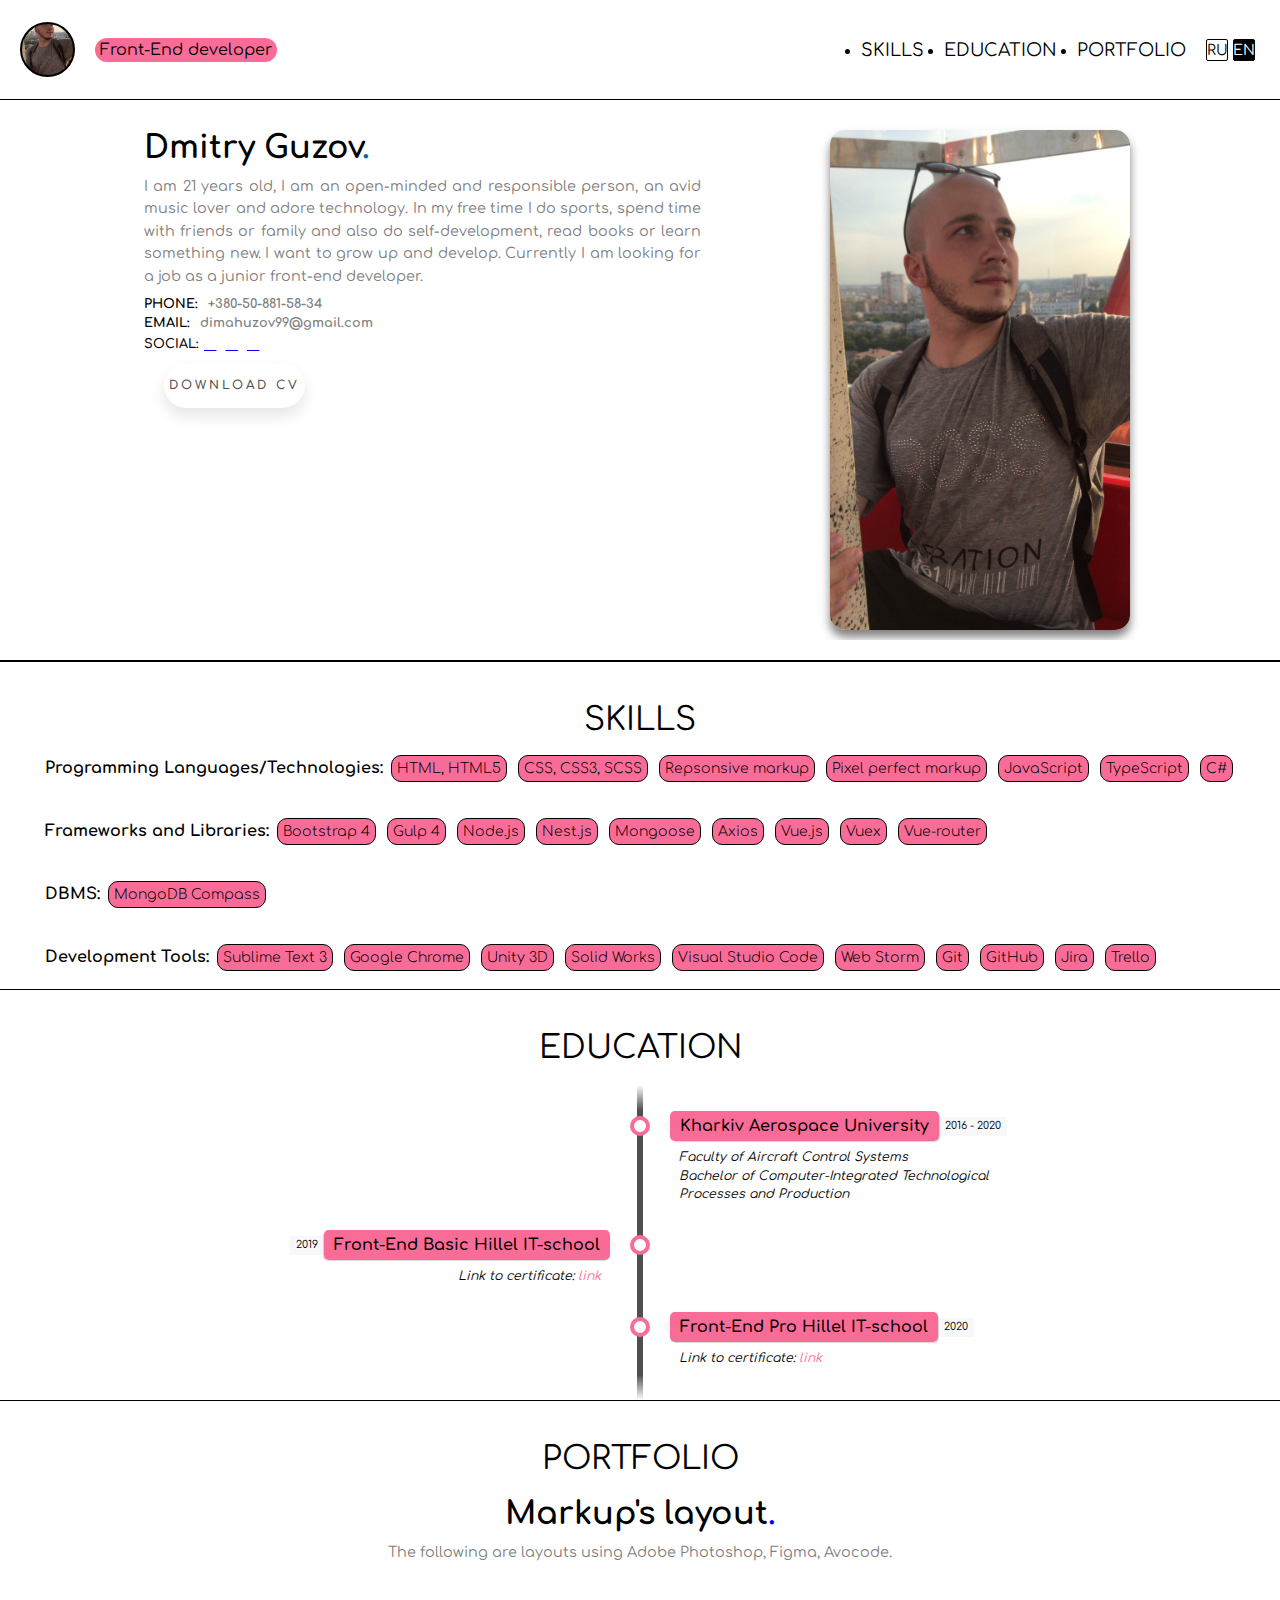
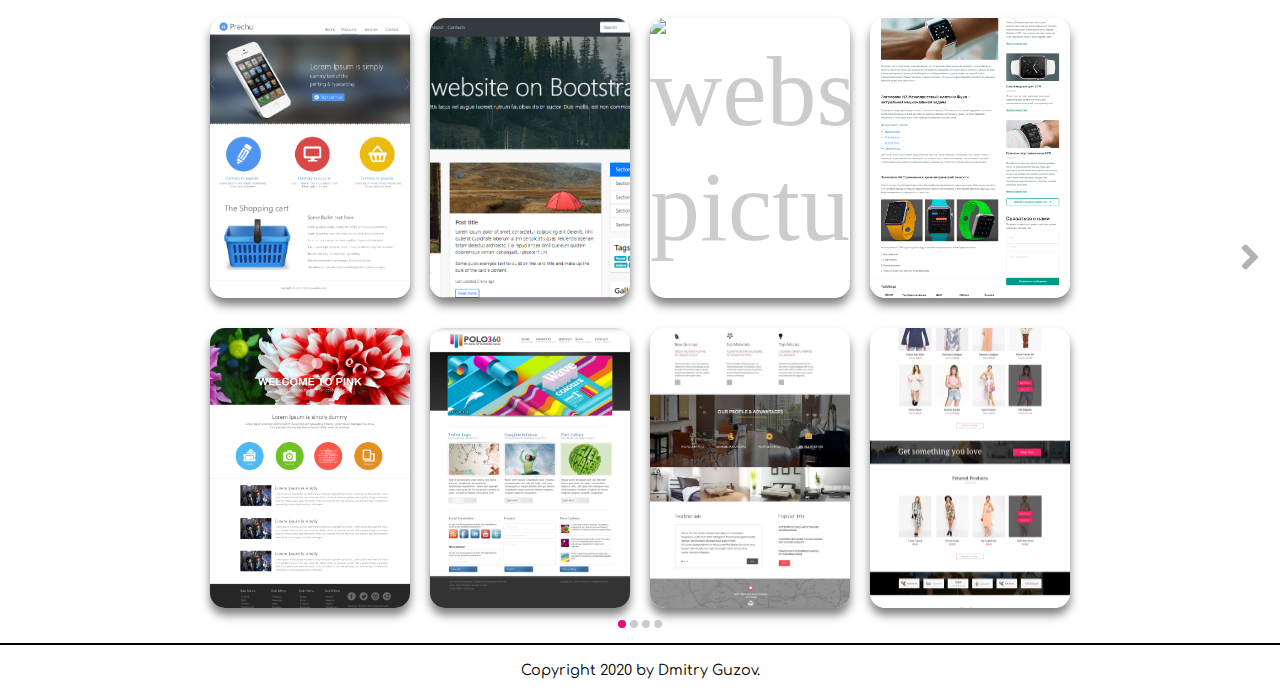
==== commit 64091667: "add git links" ====
--- a/index-english.html
+++ b/index-english.html
@@ -198,7 +198,7 @@
                                         <div class="info">                                            
                                             <p>Lorem Ipsum is simply dummy text from the printing and typeseting
                                                 industry</p>
-                                                <button class="git-link" onclick="window.open('http://www.google.com', '_blank'); return false;">GitHub</button>
+                                                <button class="git-link" onclick="window.open('https://github.com/RaiSky/homeworkprechu', '_blank'); return false;">GitHub</button>
                                             <button class="see-link" onclick="window.open('https://raisky.github.io/homeworkprechu', '_blank'); return false;">See</button>
                                         </div>
                                     </div>
@@ -207,7 +207,7 @@
                                         <div class="info">                                            
                                             <p>Lorem Ipsum is simply dummy text from the printing and typeseting
                                                 industry</p>
-                                                <button class="git-link" onclick="window.open('http://www.google.com', '_blank'); return false;">GitHub</button>
+                                                <button class="git-link" onclick="window.open('https://github.com/RaiSky/bootstrapsite', '_blank'); return false;">GitHub</button>
                                             <button class="see-link" onclick="window.open('https://raisky.github.io/bootstrapsite', '_blank'); return false;">See</button>
                                         </div>
                                     </div>
@@ -216,7 +216,7 @@
                                         <div class="info">                                            
                                             <p>Lorem Ipsum is simply dummy text from the printing and typeseting
                                                 industry</p>
-                                                <button class="git-link" onclick="window.open('http://www.google.com', '_blank'); return false;">GitHub</button>
+                                                <button class="git-link" onclick="window.open('https://github.com/RaiSky/brandi', '_blank'); return false;">GitHub</button>
                                             <button class="see-link" onclick="window.open('https://raisky.github.io/brandi/', '_blank'); return false;">See</button>
                                         </div>
                                     </div>
@@ -225,7 +225,7 @@
                                         <div class="info">                                            
                                             <p>Lorem Ipsum is simply dummy text from the printing and typeseting
                                                 industry</p>
-                                                <button class="git-link" onclick="window.open('http://www.google.com', '_blank'); return false;">GitHub</button>
+                                                <button class="git-link" onclick="window.open('https://github.com/RaiSky/intime', '_blank'); return false;">GitHub</button>
                                             <button class="see-link" onclick="window.open('https://raisky.github.io/intime/', '_blank'); return false;">See</button>
                                         </div>
                                     </div>                                    
@@ -236,7 +236,7 @@
                                         <div class="info">                                            
                                             <p>Lorem Ipsum is simply dummy text from the printing and typeseting
                                                 industry</p>
-                                                <button class="git-link" onclick="window.open('http://www.google.com', '_blank'); return false;">GitHub</button>
+                                                <button class="git-link" onclick="window.open('https://github.com/RaiSky/multipurpose', '_blank'); return false;">GitHub</button>
                                             <button class="see-link" onclick="window.open('https://raisky.github.io/multipurpose/', '_blank'); return false;">See</button>
                                         </div>
                                     </div>
@@ -245,7 +245,7 @@
                                         <div class="info">                                            
                                             <p>Lorem Ipsum is simply dummy text from the printing and typeseting
                                                 industry</p>
-                                                <button class="git-link" onclick="window.open('http://www.google.com', '_blank'); return false;">GitHub</button>
+                                                <button class="git-link" onclick="window.open('https://github.com/RaiSky/poloweb', '_blank'); return false;">GitHub</button>
                                             <button class="see-link" onclick="window.open('https://raisky.github.io/poloweb/', '_blank'); return false;">See</button>
                                         </div>
                                     </div>
@@ -254,7 +254,7 @@
                                         <div class="info">                                            
                                             <p>Lorem Ipsum is simply dummy text from the printing and typeseting
                                                 industry</p>
-                                                <button class="git-link" onclick="window.open('http://www.google.com', '_blank'); return false;">GitHub</button>
+                                                <button class="git-link" onclick="window.open('https://github.com/RaiSky/creofurniture', '_blank'); return false;">GitHub</button>
                                             <button class="see-link" onclick="window.open('https://raisky.github.io/creofurniture/', '_blank'); return false;">See</button>
                                         </div>
                                     </div>
@@ -263,7 +263,7 @@
                                         <div class="info">                                            
                                             <p>Lorem Ipsum is simply dummy text from the printing and typeseting
                                                 industry</p>
-                                                <button class="git-link" onclick="window.open('http://www.google.com', '_blank'); return false;">GitHub</button>
+                                                <button class="git-link" onclick="window.open('https://github.com/RaiSky/fashionecommerce', '_blank'); return false;">GitHub</button>
                                             <button class="see-link" onclick="window.open('https://raisky.github.io/fashionecommerce/', '_blank'); return false;">See</button>
                                         </div>
                                     </div>
@@ -285,7 +285,7 @@
                                         <div class="info">                                            
                                             <p>Lorem Ipsum is simply dummy text from the printing and typeseting
                                                 industry</p>
-                                                <button class="git-link" onclick="window.open('http://www.google.com', '_blank'); return false;">GitHub</button>
+                                                <button class="git-link" onclick="window.open('https://github.com/RaiSky/luxestate', '_blank'); return false;">GitHub</button>
                                             <button class="see-link" onclick="window.open('https://raisky.github.io/luxestate/', '_blank'); return false;">See</button>
                                         </div>
                                     </div>
@@ -294,7 +294,7 @@
                                         <div class="info">                                            
                                             <p>Lorem Ipsum is simply dummy text from the printing and typeseting
                                                 industry</p>
-                                                <button class="git-link" onclick="window.open('http://www.google.com', '_blank'); return false;">GitHub</button>
+                                                <button class="git-link" onclick="window.open('https://github.com/RaiSky/fudiweb', '_blank'); return false;">GitHub</button>
                                             <button class="see-link" onclick="window.open('https://raisky.github.io/fudiweb/', '_blank'); return false;">See</button>
                                         </div>
                                     </div>
@@ -315,7 +315,7 @@
                                         <div class="info">                                            
                                             <p>Lorem Ipsum is simply dummy text from the printing and typeseting
                                                 industry</p>
-                                                <button class="git-link" onclick="window.open('http://www.google.com', '_blank'); return false;">GitHub</button>
+                                                <button class="git-link" onclick="window.open('https://github.com/RaiSky/tetris', '_blank'); return false;">GitHub</button>
                                             <button class="see-link" onclick="window.open('https://raisky.github.io/tetris/', '_blank'); return false;">See</button>
                                         </div>
                                     </div>                                  
@@ -324,7 +324,7 @@
                                         <div class="info">                                            
                                             <p>Lorem Ipsum is simply dummy text from the printing and typeseting
                                                 industry</p>
-                                                <button class="git-link" onclick="window.open('http://www.google.com', '_blank'); return false;">GitHub</button>
+                                                <button class="git-link" onclick="window.open('https://github.com/RaiSky/jstodo', '_blank'); return false;">GitHub</button>
                                             <button class="see-link" onclick="window.open('https://raisky.github.io/jstodo/', '_blank'); return false;">See</button>
                                         </div>
                                     </div>
@@ -333,7 +333,7 @@
                                         <div class="info">                                            
                                             <p>Lorem Ipsum is simply dummy text from the printing and typeseting
                                                 industry</p>
-                                                <button class="git-link" onclick="window.open('http://www.google.com', '_blank'); return false;">GitHub</button>
+                                                <button class="git-link" onclick="window.open('https://github.com/RaiSky/jspagination', '_blank'); return false;">GitHub</button>
                                             <button class="see-link" onclick="window.open('https://raisky.github.io/jspagination/', '_blank'); return false;">See</button>
                                         </div>
                                     </div>                                  
--- a/css/style.css
+++ b/css/style.css
@@ -409,7 +409,7 @@
 .section-skills ul {
   margin: 15px 10px;
   width: auto;
-  text-align: center;
+  text-align: left;
   font-weight: 700;
 }
 .section-skills ul li {
@@ -424,9 +424,9 @@
   width: auto;
   text-align: center;
 }
-.section-skills ul li:hover {
+/* .section-skills ul li:hover {
   cursor: pointer;
-}
+} */
 #section00,#section01, #section02, #section03, #section04 {
   border-bottom: 1px solid #000;
 }
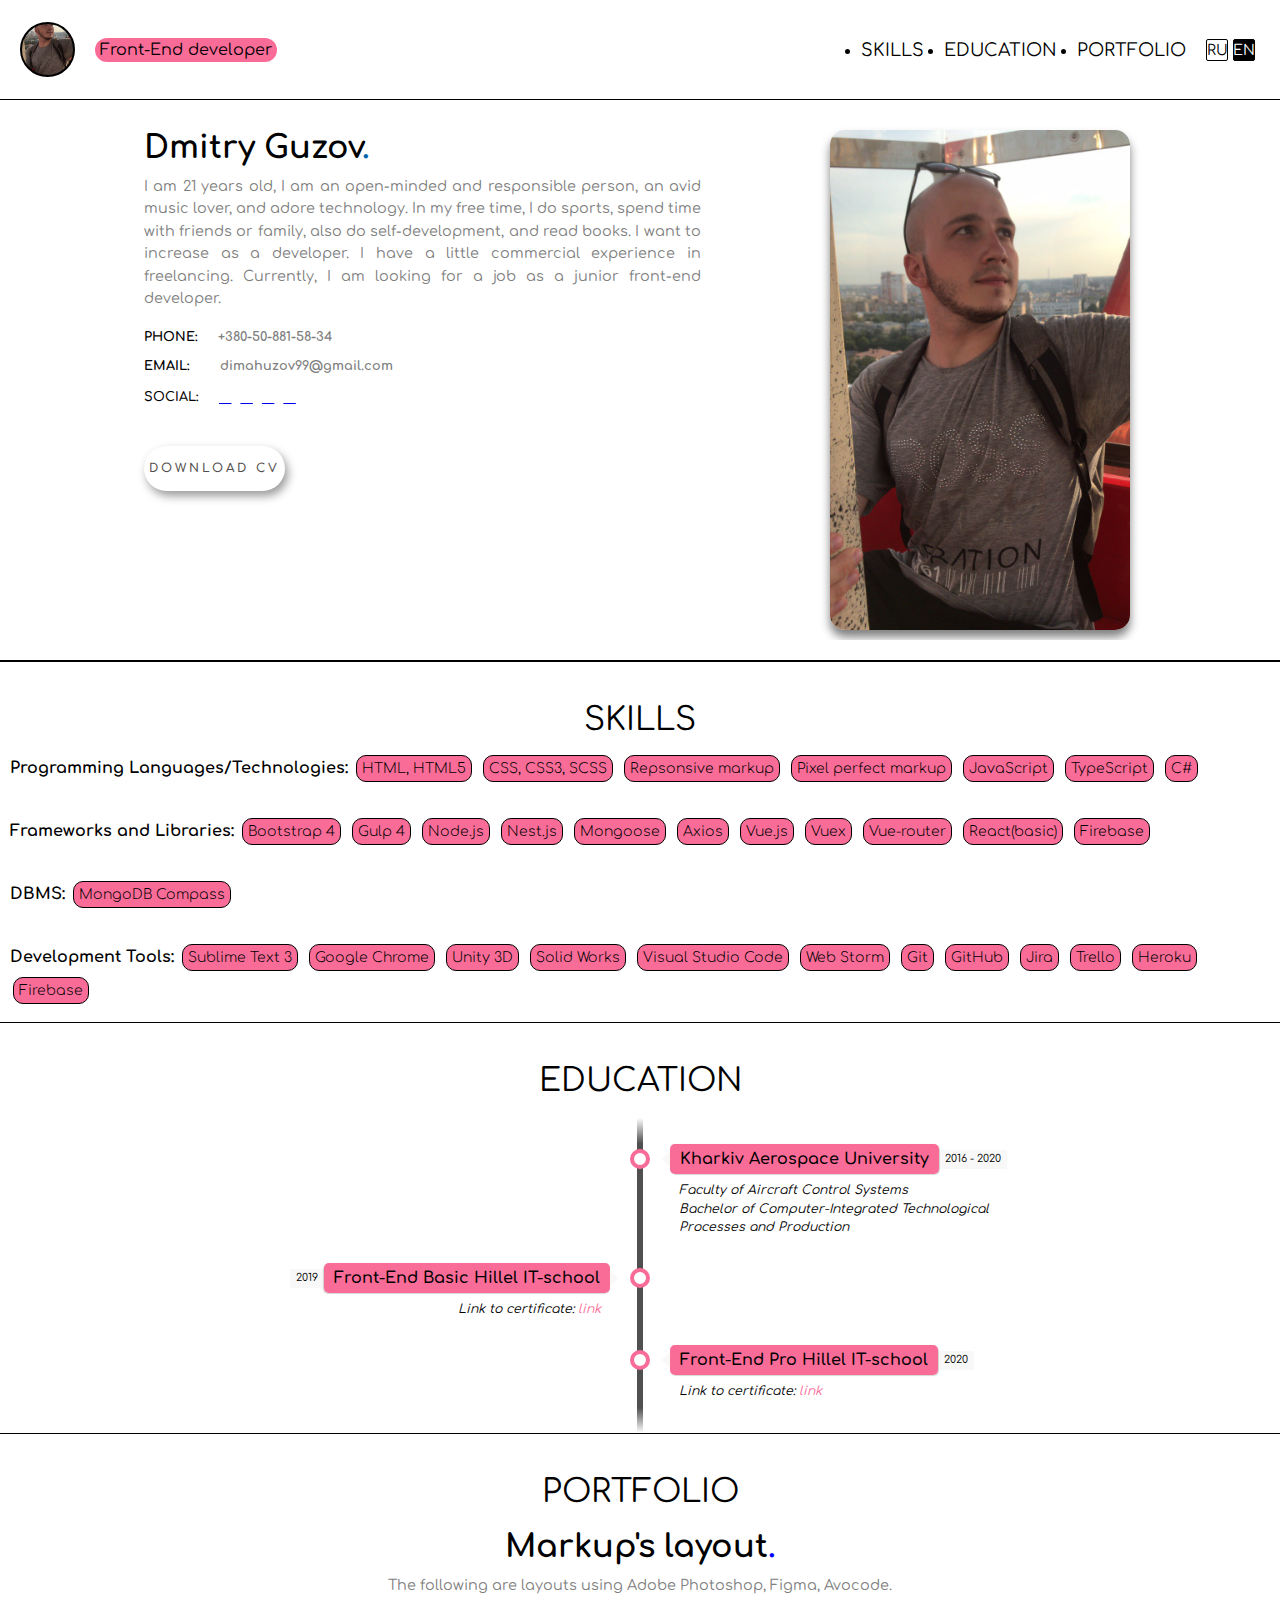
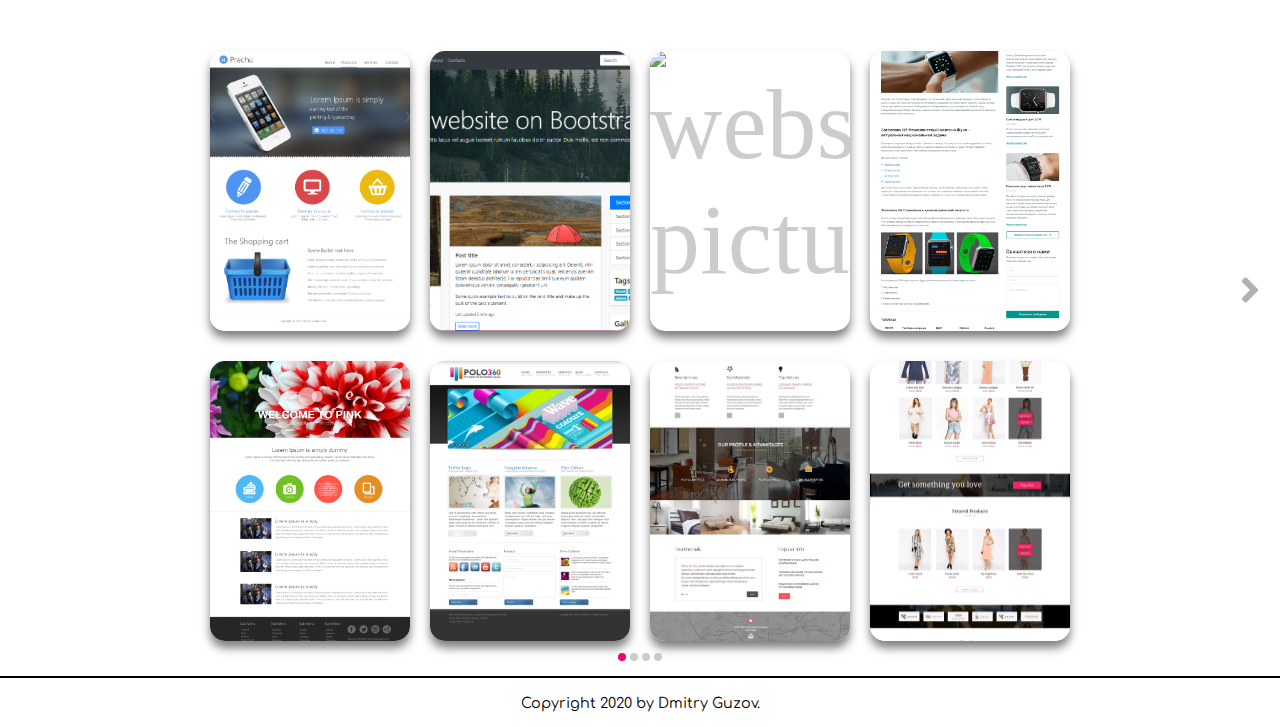
==== commit 39517ac4: "updated summary" ====
--- a/index-english.html
+++ b/index-english.html
@@ -61,10 +61,10 @@
                 <div class="left-side">
                     <h3>Dmitry Guzov<span class="dott">.</span></h3>
                     <p>
-                        I am 21 years old, I am an open-minded and responsible person, an avid music lover and adore
-                        technology. In my free time I do sports, spend time with friends or family and also
-                        do self-development, read books or learn something new. I want to grow up and
-                        develop. Currently I am looking for a job as a junior front-end developer.
+                        I am 21 years old, I am an open-minded and responsible person, an avid music lover, and adore
+                        technology. In my free time, I do sports, spend time with friends or family, also do
+                        self-development, and read books. I want to increase as a developer. I have a little commercial
+                        experience in freelancing. Currently, I am looking for a job as a junior front-end developer.
                     </p>
 
                     <div class="adress-info">
@@ -84,6 +84,8 @@
                                 target="_blank"><i class="fab fa-instagram"></i></a>
                             <a href="https://github.com/RaiSky" aria-label="Github" rel="noreferrer" target="_blank"><i
                                     class="fab fa-github-alt"></i></a>
+                            <a href="https://www.linkedin.com/in/%D0%B4%D0%BC%D0%B8%D1%82%D1%80%D0%B8%D0%B9-%D0%B3%D1%83%D0%B7%D0%BE%D0%B2-a667031b0/"
+                                target="_blank"><i class="fab fa-linkedin"></i></a>
                         </div>
                     </div>
                     <a class=" btn btn-download" href="CV/DmytroHuzov_FrontEnd.pdf" download="DmytroHuzov_FrontEnd.pdf"
@@ -117,6 +119,8 @@
                 <li>Vue.js</li>
                 <li>Vuex</li>
                 <li>Vue-router</li>
+                <li>React(basic)</li>
+                <li>Firebase</li>
             </ul>
             <ul>DBMS:
                 <li>MongoDB Compass</li>
@@ -132,6 +136,8 @@
                 <li>GitHub</li>
                 <li>Jira</li>
                 <li>Trello</li>
+                <li>Heroku</li>
+                <li>Firebase</li>
             </ul>
         </div>
     </section>
@@ -191,83 +197,93 @@
                                 <div class="portfolio-title">
                                     <h2>Markup's layout<span class="dott">.</span></h2>
                                     <p>The following are layouts using Adobe Photoshop, Figma, Avocode.</p>
-                                </div>                               
+                                </div>
                                 <div class="portfolio-row">
                                     <div class="card">
                                         <img src="images/Prechu.png" alt="website picture">
-                                        <div class="info">                                            
-                                            <p>Lorem Ipsum is simply dummy text from the printing and typeseting
-                                                industry</p>
-                                                <button class="git-link" onclick="window.open('https://github.com/RaiSky/homeworkprechu', '_blank'); return false;">GitHub</button>
-                                            <button class="see-link" onclick="window.open('https://raisky.github.io/homeworkprechu', '_blank'); return false;">See</button>
+                                        <div class="info">
+                                            <p>Layout of a simple psd layout Prechu with adapting for mobile devices</p>
+                                            <button class="git-link"
+                                                onclick="window.open('https://github.com/RaiSky/homeworkprechu', '_blank'); return false;">GitHub</button>
+                                            <button class="see-link"
+                                                onclick="window.open('https://raisky.github.io/homeworkprechu', '_blank'); return false;">See</button>
                                         </div>
                                     </div>
                                     <div class="card">
                                         <img src="images/bootstrapOne.png" alt="website picture">
-                                        <div class="info">                                            
-                                            <p>Lorem Ipsum is simply dummy text from the printing and typeseting
-                                                industry</p>
-                                                <button class="git-link" onclick="window.open('https://github.com/RaiSky/bootstrapsite', '_blank'); return false;">GitHub</button>
-                                            <button class="see-link" onclick="window.open('https://raisky.github.io/bootstrapsite', '_blank'); return false;">See</button>
+                                        <div class="info">
+                                            <p>Layout a simple psd layout with bootstrap library with adapting for
+                                                mobile devices</p>
+                                            <button class="git-link"
+                                                onclick="window.open('https://github.com/RaiSky/bootstrapsite', '_blank'); return false;">GitHub</button>
+                                            <button class="see-link"
+                                                onclick="window.open('https://raisky.github.io/bootstrapsite', '_blank'); return false;">See</button>
                                         </div>
                                     </div>
                                     <div class="card">
                                         <img src="images/bandiLandingPag.png" alt="website picture">
-                                        <div class="info">                                            
-                                            <p>Lorem Ipsum is simply dummy text from the printing and typeseting
-                                                industry</p>
-                                                <button class="git-link" onclick="window.open('https://github.com/RaiSky/brandi', '_blank'); return false;">GitHub</button>
-                                            <button class="see-link" onclick="window.open('https://raisky.github.io/brandi/', '_blank'); return false;">See</button>
+                                        <div class="info">
+                                            <p>Layout a simple psd layout bandiLandingPage with bootstrap library with
+                                                adapting for mobile devices</p>
+                                            <button class="git-link"
+                                                onclick="window.open('https://github.com/RaiSky/brandi', '_blank'); return false;">GitHub</button>
+                                            <button class="see-link"
+                                                onclick="window.open('https://raisky.github.io/brandi/', '_blank'); return false;">See</button>
                                         </div>
                                     </div>
                                     <div class="card">
                                         <img src="images/InTime.png" alt="website picture">
-                                        <div class="info">                                            
-                                            <p>Lorem Ipsum is simply dummy text from the printing and typeseting
-                                                industry</p>
-                                                <button class="git-link" onclick="window.open('https://github.com/RaiSky/intime', '_blank'); return false;">GitHub</button>
-                                            <button class="see-link" onclick="window.open('https://raisky.github.io/intime/', '_blank'); return false;">See</button>
-                                        </div>
-                                    </div>                                    
+                                        <div class="info">
+                                            <p>Layout a simple psd InTime layout with adapting for mobile devices</p>
+                                            <button class="git-link"
+                                                onclick="window.open('https://github.com/RaiSky/intime', '_blank'); return false;">GitHub</button>
+                                            <button class="see-link"
+                                                onclick="window.open('https://raisky.github.io/intime/', '_blank'); return false;">See</button>
+                                        </div>
+                                    </div>
                                 </div>
                                 <div class="portfolio-row">
                                     <div class="card">
                                         <img src="images/Multipurpose.png" alt="website picture">
-                                        <div class="info">                                            
-                                            <p>Lorem Ipsum is simply dummy text from the printing and typeseting
-                                                industry</p>
-                                                <button class="git-link" onclick="window.open('https://github.com/RaiSky/multipurpose', '_blank'); return false;">GitHub</button>
-                                            <button class="see-link" onclick="window.open('https://raisky.github.io/multipurpose/', '_blank'); return false;">See</button>
+                                        <div class="info">
+                                            <p>Layout a simple psd Multipurpose layout without adapting</p>
+                                            <button class="git-link"
+                                                onclick="window.open('https://github.com/RaiSky/multipurpose', '_blank'); return false;">GitHub</button>
+                                            <button class="see-link"
+                                                onclick="window.open('https://raisky.github.io/multipurpose/', '_blank'); return false;">See</button>
                                         </div>
                                     </div>
                                     <div class="card">
                                         <img src="images/polo360.png" alt="website picture">
-                                        <div class="info">                                            
-                                            <p>Lorem Ipsum is simply dummy text from the printing and typeseting
-                                                industry</p>
-                                                <button class="git-link" onclick="window.open('https://github.com/RaiSky/poloweb', '_blank'); return false;">GitHub</button>
-                                            <button class="see-link" onclick="window.open('https://raisky.github.io/poloweb/', '_blank'); return false;">See</button>
+                                        <div class="info">
+                                            <p>Layout a simple psd layout of polo360 without adapting</p>
+                                            <button class="git-link"
+                                                onclick="window.open('https://github.com/RaiSky/poloweb', '_blank'); return false;">GitHub</button>
+                                            <button class="see-link"
+                                                onclick="window.open('https://raisky.github.io/poloweb/', '_blank'); return false;">See</button>
                                         </div>
                                     </div>
                                     <div class="card">
                                         <img src="images/CreoFurniture.jpg" alt="website picture">
-                                        <div class="info">                                            
-                                            <p>Lorem Ipsum is simply dummy text from the printing and typeseting
-                                                industry</p>
-                                                <button class="git-link" onclick="window.open('https://github.com/RaiSky/creofurniture', '_blank'); return false;">GitHub</button>
-                                            <button class="see-link" onclick="window.open('https://raisky.github.io/creofurniture/', '_blank'); return false;">See</button>
+                                        <div class="info">
+                                            <p>Layout a simple CreoFurniture psd layout without adapting</p>
+                                            <button class="git-link"
+                                                onclick="window.open('https://github.com/RaiSky/creofurniture', '_blank'); return false;">GitHub</button>
+                                            <button class="see-link"
+                                                onclick="window.open('https://raisky.github.io/creofurniture/', '_blank'); return false;">See</button>
                                         </div>
                                     </div>
                                     <div class="card">
                                         <img src="images/Fashion-eCommerce.jpg" alt="website picture">
-                                        <div class="info">                                            
-                                            <p>Lorem Ipsum is simply dummy text from the printing and typeseting
-                                                industry</p>
-                                                <button class="git-link" onclick="window.open('https://github.com/RaiSky/fashionecommerce', '_blank'); return false;">GitHub</button>
-                                            <button class="see-link" onclick="window.open('https://raisky.github.io/fashionecommerce/', '_blank'); return false;">See</button>
-                                        </div>
-                                    </div>
-                                </div>                                
+                                        <div class="info">
+                                            <p>Layout a simple Fashion-eCommerce psd layout without adapting</p>
+                                            <button class="git-link"
+                                                onclick="window.open('https://github.com/RaiSky/fashionecommerce', '_blank'); return false;">GitHub</button>
+                                            <button class="see-link"
+                                                onclick="window.open('https://raisky.github.io/fashionecommerce/', '_blank'); return false;">See</button>
+                                        </div>
+                                    </div>
+                                </div>
                             </div>
                         </section>
                     </div>
@@ -279,23 +295,27 @@
                                     <p>Ниже представлены сверстанные макеты с использованием Adobe Photoshop, Figma,
                                         Avocode.</p>
                                 </div>
-                                <div class="portfolio-row">                                   
+                                <div class="portfolio-row">
                                     <div class="card">
                                         <img src="images/luxestate.png" alt="luxestate">
-                                        <div class="info">                                            
-                                            <p>Lorem Ipsum is simply dummy text from the printing and typeseting
-                                                industry</p>
-                                                <button class="git-link" onclick="window.open('https://github.com/RaiSky/luxestate', '_blank'); return false;">GitHub</button>
-                                            <button class="see-link" onclick="window.open('https://raisky.github.io/luxestate/', '_blank'); return false;">See</button>
+                                        <div class="info">
+                                            <p>Layout of a simple psd layout suite with adapting for mobile
+                                                devices and beautiful animation</p>
+                                            <button class="git-link"
+                                                onclick="window.open('https://github.com/RaiSky/luxestate', '_blank'); return false;">GitHub</button>
+                                            <button class="see-link"
+                                                onclick="window.open('https://raisky.github.io/luxestate/', '_blank'); return false;">See</button>
                                         </div>
                                     </div>
                                     <div class="card">
                                         <img src="images/fudiweb.png" alt="fudiweb">
-                                        <div class="info">                                            
-                                            <p>Lorem Ipsum is simply dummy text from the printing and typeseting
-                                                industry</p>
-                                                <button class="git-link" onclick="window.open('https://github.com/RaiSky/fudiweb', '_blank'); return false;">GitHub</button>
-                                            <button class="see-link" onclick="window.open('https://raisky.github.io/fudiweb/', '_blank'); return false;">See</button>
+                                        <div class="info">
+                                            <p>Layout of a simple psd fudiweb layout with adapting for a mobile device
+                                                and beautiful animation</p>
+                                            <button class="git-link"
+                                                onclick="window.open('https://github.com/RaiSky/fudiweb', '_blank'); return false;">GitHub</button>
+                                            <button class="see-link"
+                                                onclick="window.open('https://raisky.github.io/fudiweb/', '_blank'); return false;">See</button>
                                         </div>
                                     </div>
                                 </div>
@@ -309,34 +329,38 @@
                                     <h2>JS Project<span class="dott">.</span></h2>
                                     <p>Below are projects executed on pure js.</p>
                                 </div>
-                                <div class="portfolio-row"> 
+                                <div class="portfolio-row">
                                     <div class="card">
                                         <img src="images/tetris.png" alt="tetris">
-                                        <div class="info">                                            
-                                            <p>Lorem Ipsum is simply dummy text from the printing and typeseting
-                                                industry</p>
-                                                <button class="git-link" onclick="window.open('https://github.com/RaiSky/tetris', '_blank'); return false;">GitHub</button>
-                                            <button class="see-link" onclick="window.open('https://raisky.github.io/tetris/', '_blank'); return false;">See</button>
-                                        </div>
-                                    </div>                                  
+                                        <div class="info">
+                                            <p>An old popular Tetris game written in pure js without using
+                                                canvas</p>
+                                            <button class="git-link"
+                                                onclick="window.open('https://github.com/RaiSky/tetris', '_blank'); return false;">GitHub</button>
+                                            <button class="see-link"
+                                                onclick="window.open('https://raisky.github.io/tetris/', '_blank'); return false;">See</button>
+                                        </div>
+                                    </div>
                                     <div class="card">
                                         <img src="images/jstodo.png" alt="JSTODO">
-                                        <div class="info">                                            
-                                            <p>Lorem Ipsum is simply dummy text from the printing and typeseting
-                                                industry</p>
-                                                <button class="git-link" onclick="window.open('https://github.com/RaiSky/jstodo', '_blank'); return false;">GitHub</button>
-                                            <button class="see-link" onclick="window.open('https://raisky.github.io/jstodo/', '_blank'); return false;">See</button>
+                                        <div class="info">
+                                            <p>Simple todo application using js</p>
+                                            <button class="git-link"
+                                                onclick="window.open('https://github.com/RaiSky/jstodo', '_blank'); return false;">GitHub</button>
+                                            <button class="see-link"
+                                                onclick="window.open('https://raisky.github.io/jstodo/', '_blank'); return false;">See</button>
                                         </div>
                                     </div>
                                     <div class="card">
                                         <img src="images/pagination.png" alt="Pagination">
-                                        <div class="info">                                            
-                                            <p>Lorem Ipsum is simply dummy text from the printing and typeseting
-                                                industry</p>
-                                                <button class="git-link" onclick="window.open('https://github.com/RaiSky/jspagination', '_blank'); return false;">GitHub</button>
-                                            <button class="see-link" onclick="window.open('https://raisky.github.io/jspagination/', '_blank'); return false;">See</button>
-                                        </div>
-                                    </div>                                  
+                                        <div class="info">
+                                            <p>Pagination using js</p>
+                                            <button class="git-link"
+                                                onclick="window.open('https://github.com/RaiSky/jspagination', '_blank'); return false;">GitHub</button>
+                                            <button class="see-link"
+                                                onclick="window.open('https://raisky.github.io/jspagination/', '_blank'); return false;">See</button>
+                                        </div>
+                                    </div>
                                 </div>
                             </div>
                         </section>
@@ -349,31 +373,34 @@
                                     <h2>VueJS Project<span class="dott">.</span></h2>
                                     <p>Below are the projects completed on vuejs.</p>
                                 </div>
-                                <div class="portfolio-row">                                  
+                                <div class="portfolio-row">
                                     <div class="card">
                                         <img src="images/vueshop.png" alt="vue shop">
-                                        <div class="info">                                            
-                                            <p>Lorem Ipsum is simply dummy text from the printing and typeseting
-                                                industry</p>
-                                                <button class="git-link" onclick="window.open('https://github.com/RaiSky/vueshops.git', '_blank'); return false;">Github</button>
+                                        <div class="info">
+                                            <p>Product Catalog application written in Vue js, Vue router, Vuex, Axios
+                                                framework.
+                                                Used MongoDB database, Nestjs framework for server side.</p>
+                                            <button class="git-link"
+                                                onclick="window.open('https://github.com/RaiSky/vueshops.git', '_blank'); return false;">Github</button>
                                             <!-- <button onclick="window.open('https://github.com/RaiSky/vueshops.git', '_blank'); return false;">See</button> -->
                                         </div>
                                     </div>
                                     <div class="card">
                                         <img src="images/vueblog.png" alt="vue blog">
-                                        <div class="info">                                            
-                                            <p>Lorem Ipsum is simply dummy text from the printing and typeseting
-                                                industry</p>
-                                                <button class="git-link" onclick="window.open('https://github.com/RaiSky/vueblog.git', '_blank'); return false;">Github</button>
+                                        <div class="info">
+                                            <p>Blog application written in Vue js framework, Vue router, axios.
+                                                Used MongoDB database, Nestjs framework for backend.</p>
+                                            <button class="git-link"
+                                                onclick="window.open('https://github.com/RaiSky/vueblog.git', '_blank'); return false;">Github</button>
                                             <!-- <button onclick="window.open('https://github.com/RaiSky/vueblog.git', '_blank'); return false;">See</button> -->
                                         </div>
                                     </div>
                                     <div class="card">
                                         <img src="images/todoapp.png" alt="todoapp picture">
-                                        <div class="info">                                            
-                                            <p>Lorem Ipsum is simply dummy text from the printing and typeseting
-                                                industry</p>
-                                                <button class="git-link" onclick="window.open('https://github.com/RaiSky/vuetodolist.git', '_blank'); return false;">Github</button>
+                                        <div class="info">
+                                            <p>Simple todo application using Vue js framework</p>
+                                            <button class="git-link"
+                                                onclick="window.open('https://github.com/RaiSky/vuetodolist.git', '_blank'); return false;">Github</button>
                                             <!-- <button onclick="window.open('https://github.com/RaiSky/vuetodolist.git', '_blank'); return false;">See</button> -->
                                         </div>
                                     </div>
--- a/css/style.css
+++ b/css/style.css
@@ -224,13 +224,20 @@
   font-weight: 700;
   font-size: 0.8rem;
   padding-bottom: 5px;
+  margin-top: 10px;
+  
 }
 .left-side .adress-info .phone-title span, .left-side .adress-info .email-title span {
   padding-left: 10px;
   font-size: 0.8rem;
   color: gray;
+  margin-left: 10px;  
+}
+.left-side .adress-info .email-title span {
+  padding-left: 20px;
 }
 .left-side .social {
+  margin-top: 10px;
   display: flex;
   flex-flow: row;
   align-items: center;
@@ -238,10 +245,13 @@
 .left-side .social span {
   font-family: "Comfortaa", cursive;
   font-size: 0.8rem;
-  font-weight: 600;
+  font-weight: 600;  
+}
+.left-side .social .social-icon {
+  padding-left: 15px;
 }
 .left-side .social .social-icon a {
-  margin-left: 5px;
+  margin-left: 5px;  
 }
 .left-side .social .social-icon .fab {
   color: black;
@@ -254,13 +264,12 @@
   padding: 0 5px;
   text-decoration: none;
   outline: none;
-  display: inline-block;
-  margin-top: 10px;
+  display: inline-block;  
   width: auto;
   height: 45px;
   line-height: 45px;
   border-radius: 45px;
-  margin: 10px 20px;
+  margin: 40px 0px;
   font-size: 0.75rem;
   text-transform: uppercase;
   text-align: center;
@@ -271,6 +280,9 @@
   box-shadow: 0 8px 15px rgba(0, 0, 0, 0.1);
   transition: 0.3s;
   font-family: "Comfortaa", cursive;
+  -webkit-box-shadow: 3px 5px 10px rgba(0, 0, 0, 0.4);
+-moz-box-shadow: 3px 5px 10px rgba(0, 0, 0, 0.4);
+box-shadow: 3px 5px 10px rgba(0, 0, 0, 0.4);
 }
 .btn-download:hover {
   background: black;
@@ -407,12 +419,12 @@
   flex-flow: column;
 }
 .section-skills ul {
-  margin: 15px 10px;
+  margin: 15px 10px;  
   width: auto;
   text-align: left;
   font-weight: 700;
 }
-.section-skills ul li {
+.section-skills ul li {  
   font-weight: 300;
   font-size: 14px;
   display: inline-block;
@@ -424,9 +436,11 @@
   width: auto;
   text-align: center;
 }
-/* .section-skills ul li:hover {
-  cursor: pointer;
-} */
+@media screen and (max-width: 475px) { 
+  .section-skills ul li:first-child {  
+    margin-top: 10px;
+  }
+}
 #section00,#section01, #section02, #section03, #section04 {
   border-bottom: 1px solid #000;
 }
@@ -709,7 +723,7 @@
   border: 2px solid black;
   border-radius: 50%;
   width: 140px;
-  height: 140px;
+  height: 140px;    
 }
 .portfolio-card img {
   width: 100%;
@@ -770,16 +784,13 @@
   width: 200px;
   height: 280px;
   margin: 10px;
-  border-radius: 15px;
-  /* padding: 1.5rem; */
+  border-radius: 15px;  
   background: white;
   position: relative;
-  display: flex;
-  /* justify-content: center; */
-  flex-grow: 1;
-  /* align-items: center; */
+  display: flex;  
+  flex-grow: 1;  
   transition: 0.2s ease-out;
-  box-shadow: 0px 7px 10px rgba(0, 0, 0, 0.5);
+  box-shadow: 0px 7px 10px rgba(0, 0, 0, 0.5);  
 }
 .card:hover {
   transform: translateY(20px);
@@ -838,8 +849,7 @@
   display: inline-block;  
   outline: none;
   border: none;
-  border-radius: 3px;
-  /* background: white; */
+  border-radius: 3px;  
   background: #fa6c98;
   
   color: white;
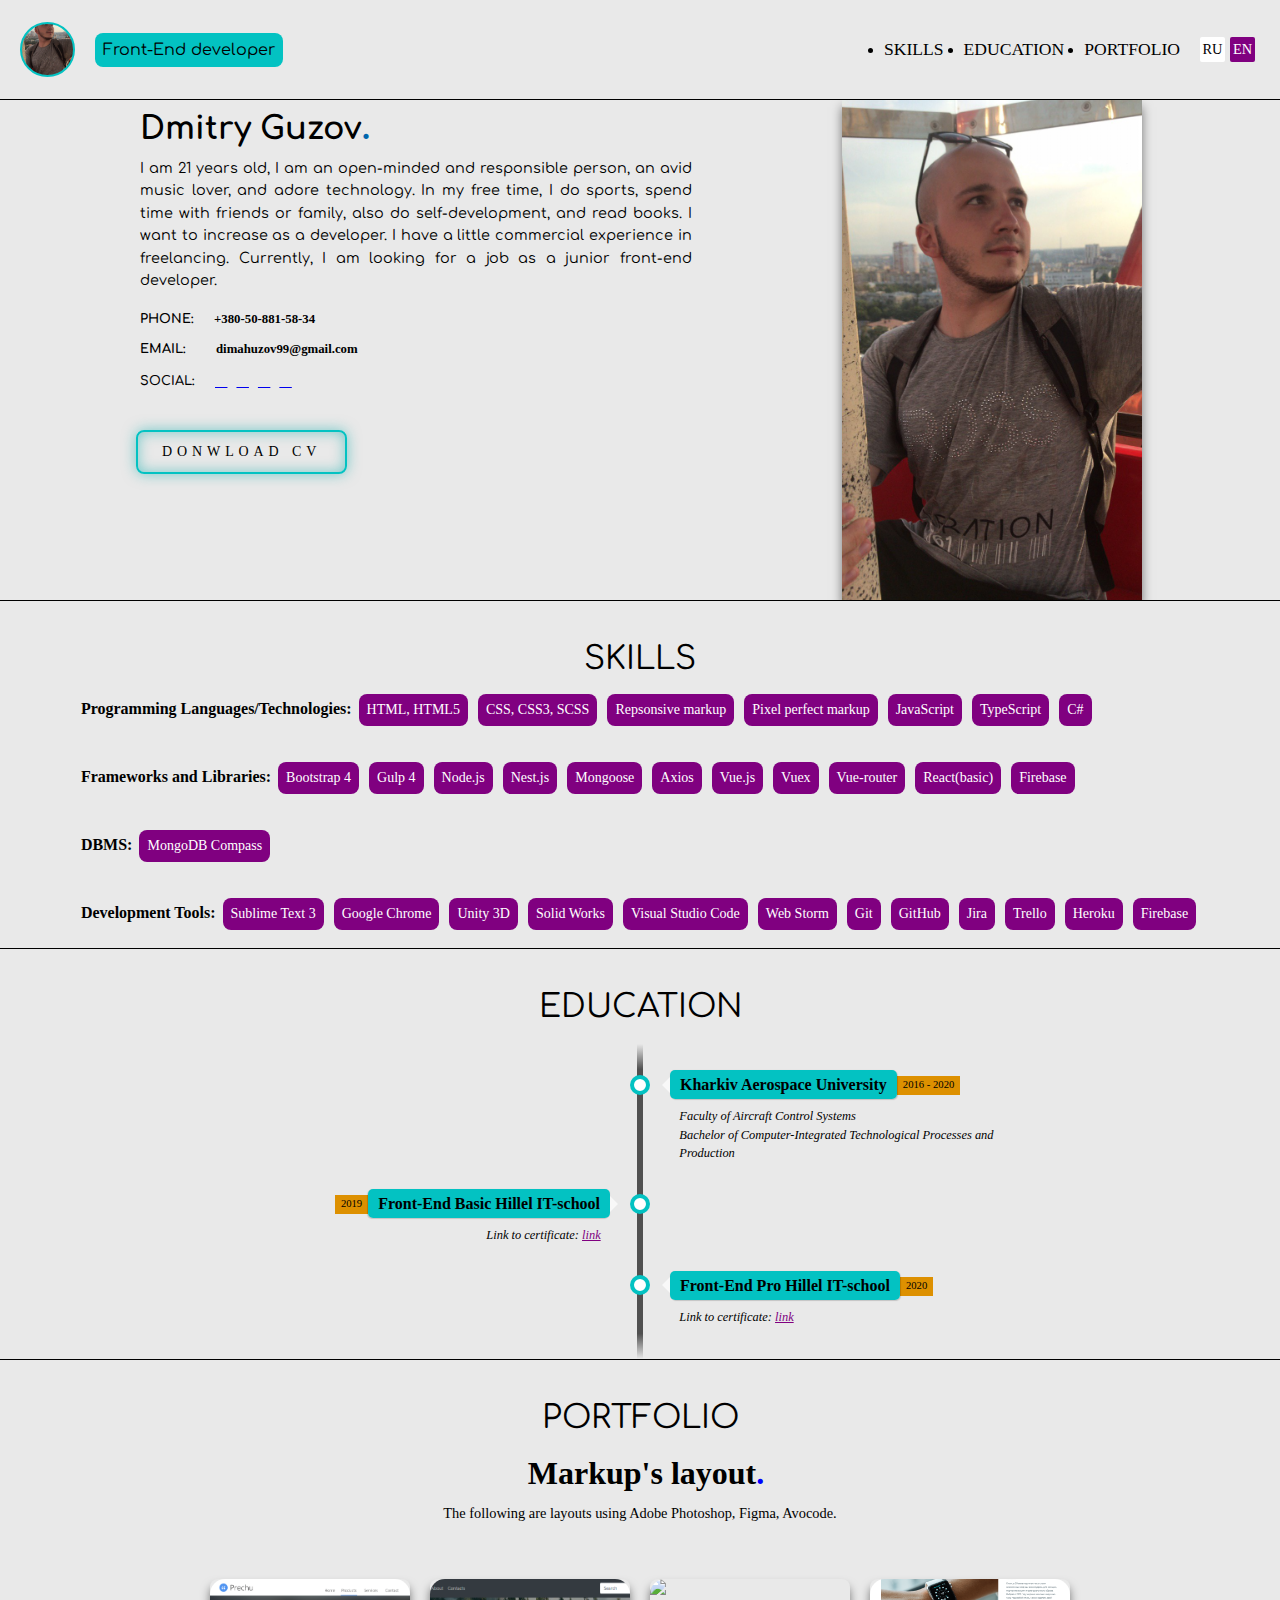
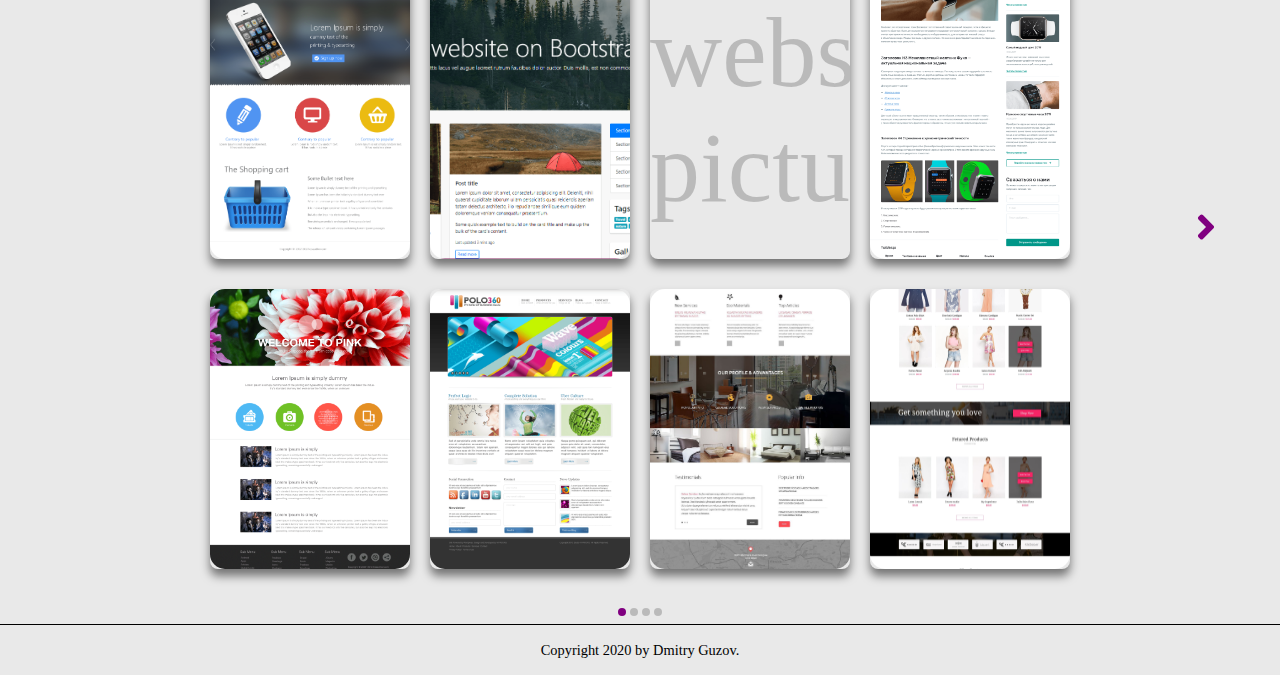
==== commit 2762be6a: "fixed ru h2 in portfolio second slider slide" ====
--- a/index-english.html
+++ b/index-english.html
@@ -88,8 +88,8 @@
                                 target="_blank"><i class="fab fa-linkedin"></i></a>
                         </div>
                     </div>
-                    <a class=" btn btn-download" href="CV/DmytroHuzov_FrontEnd.pdf" download="DmytroHuzov_FrontEnd.pdf"
-                        target="_blank">DOWNLOAD CV</a>
+                    <a class="pure-button fuller-button blue" href="CV/DmytroHuzov_FrontEnd.pdf"
+                        download="DmytroHuzov_FrontEnd.pdf" target="_blank">donwload cv</a>
                 </div>
                 <div class="right-side">
                     <span></span>
@@ -291,9 +291,8 @@
                         <section class="portfolio">
                             <div class="container flex-portfolio">
                                 <div class="portfolio-title">
-                                    <h2>Сверстанные макеты<span class="dott">.</span></h2>
-                                    <p>Ниже представлены сверстанные макеты с использованием Adobe Photoshop, Figma,
-                                        Avocode.</p>
+                                    <h2>Markup's layout<span class="dott">.</span></h2>
+                                    <p>The following are layouts using Adobe Photoshop, Figma, Avocode.</p>
                                 </div>
                                 <div class="portfolio-row">
                                     <div class="card">
--- a/css/style.css
+++ b/css/style.css
@@ -3,6 +3,7 @@
   box-sizing: border-box;
   margin: 0;
   padding: 0;
+  font-family: 'Comfortaa, Arial', cursive;
 }
 *::selection {
   color: #fff;
@@ -16,16 +17,16 @@
 header {
   width: 100vw;
   height: auto;
-  background: #fff;
+  background: #e9e9e9;
   display: flex;
   border-bottom: 1px solid #000;
- /*** Navigation Styles ***/
- /*** Menu Styles ***/
+  /*** Navigation Styles ***/
+  /*** Menu Styles ***/
 }
 header nav {
   width: 100vw;
   height: 100px;
-  background: #fff;
+  background: #e9e9e9;
   display: grid;
   grid-template-columns: 1fr 1fr;
   position: fixed;
@@ -40,7 +41,9 @@
 header nav.navShadow #word-mark {
   opacity: 0;
 }
-header #brand, header #menu, header ul {
+header #brand,
+header #menu,
+header ul {
   display: flex;
   align-items: center;
 }
@@ -54,30 +57,33 @@
   border-radius: 50%;
   cursor: pointer;
   overflow: hidden;
-  background: url("../images/my-photo-profile.jpg");
+  background: url('../images/my-photo-profile.jpg');
   background-position: center;
   background-size: cover;
-  border: 2px solid black;
+  border: 2px solid rgb(3, 194, 194);
 }
 header #word-mark {
   width: auto;
   height: auto;
-  background: #fa6c98;
-  border-radius: 50px;
+  /* background: #fa6c98; */
+  background-color: rgb(3, 194, 194);
+  /* background-color: orange; */
+  /* background-color: purple; */
+  border-radius: 8px;
   margin-left: 20px;
-  padding: 3px 5px;
+  padding: 8px;
   opacity: 1;
   transition: all 0.3s;
   display: flex;
   justify-content: center;
   align-items: center;
   text-align: center;
-  font-family: "Comfortaa", cursive;
+  font-family: 'Comfortaa', cursive;
 }
 header #menu {
   justify-content: flex-end;
   padding-right: 20px;
-  font-family: "Comfortaa", cursive;
+  font-family: 'Comfortaa', cursive;
 }
 header li {
   margin-left: 20px;
@@ -92,55 +98,71 @@
   color: #000;
 }
 header li a:focus {
-  color: #fa6c98;
+  /* color: #fa6c98; */
+  color: rgb(3, 194, 194);
 }
 header .middle-hover-link a {
   position: relative;
   transition: all 0.6s;
 }
 header .middle-hover-link a:before {
-  content: "";
+  content: '';
   width: 0;
   height: 0.15em;
   position: absolute;
-  bottom: 0;
+  /* bottom: 0; */
+  bottom: -3px;
   left: 50%;
-  background: black;
+  /* background: black; */
+  background-color: #0dd;
+  /* background-color: purple; */
   transition: all 0.3s;
 }
 header .middle-hover-link a:hover:before {
   width: 100%;
   left: 0;
-  background: black;
+  /* background: black; */
+  background-color: #0dd;
+  /* background-color: purple; */
 }
 header .language {
   display: flex;
   flex-flow: row;
 }
-header .language .ru, header .language .en {
+header .language .ru,
+header .language .en {
   display: flex;
   margin-right: 5px;
   justify-content: center;
   align-items: center;
-  width: 22px;
-  height: 22px;
+  width: 25px;
+  height: 25px;
   font-size: 0.9rem;
   background-color: white;
-  border: 1px solid black;
+  padding: 5px;
   border-radius: 2px;
   text-align: center;
   text-decoration: none;
   transition: all 0.3s;
-  color: black;
+  color: #000;
+}
+header .language .ru:hover,
+header .language .en:hover {
+  /* background-color: #0dd; */
+  background-color: purple;
+  color: #fff;
 }
 header .language .active-lang {
-  background-color: black;
+  /* background-color: black; */
+  /* background-color: #0dd; */
+  background-color: purple;
   color: white !important;
 }
 header #menu-toggle {
   width: 45px;
   height: 45px;
-  background: #000;
+  background: rgb(3, 194, 194);
+  /* background-color: purple; */
   display: flex;
   justify-content: center;
   align-items: center;
@@ -166,7 +188,7 @@
 header .bar {
   width: 25px;
   height: 2px;
-  background: #fff;
+  background: #000;
   transition: 0.3s ease-in-out;
 }
 header .bar:nth-child(2) {
@@ -184,12 +206,11 @@
   justify-content: center;
   align-items: center;
   margin-top: 100px;
-  border-bottom: 1px solid #000;
 }
 .wrapper {
   display: flex;
   flex-wrap: nowrap;
-  padding: 20px;
+  /* padding: 20px; */
   height: auto;
 }
 .left-side {
@@ -198,7 +219,8 @@
   margin-left: 10%;
 }
 .left-side h3 {
-  font-family: "Comfortaa", cursive;
+  font-family: 'Comfortaa', cursive;
+  padding-left: 12px;
   font-size: 2rem;
   font-weight: 700;
   margin-top: 10px;
@@ -207,94 +229,72 @@
   color: #0065ad;
 }
 .left-side p {
+  padding: 0 12px;
   font-size: 0.9rem;
   line-height: 1.56;
-  color: gray;
+  color: #000;
   text-align: justify;
   margin-top: 10px;
-  font-family: "Comfortaa", cursive;
+  font-family: 'Comfortaa', cursive;
 }
 .left-side .adress-info {
+  padding-left: 12px;
   margin-top: 10px;
   display: flex;
   flex-flow: column;
 }
-.left-side .adress-info .phone-title, .left-side .adress-info .email-title {
-  font-family: "Comfortaa", cursive;
+.left-side .adress-info .phone-title,
+.left-side .adress-info .email-title {
+  font-family: 'Comfortaa', cursive;
   font-weight: 700;
   font-size: 0.8rem;
   padding-bottom: 5px;
   margin-top: 10px;
-  
-}
-.left-side .adress-info .phone-title span, .left-side .adress-info .email-title span {
+}
+.left-side .adress-info .phone-title span,
+.left-side .adress-info .email-title span {
   padding-left: 10px;
   font-size: 0.8rem;
-  color: gray;
-  margin-left: 10px;  
+  color: #000;
+  margin-left: 10px;
 }
 .left-side .adress-info .email-title span {
   padding-left: 20px;
 }
 .left-side .social {
+  padding-left: 12px;
   margin-top: 10px;
   display: flex;
   flex-flow: row;
   align-items: center;
 }
 .left-side .social span {
-  font-family: "Comfortaa", cursive;
+  font-family: 'Comfortaa', cursive;
   font-size: 0.8rem;
-  font-weight: 600;  
+  font-weight: 600;
 }
 .left-side .social .social-icon {
   padding-left: 15px;
 }
 .left-side .social .social-icon a {
-  margin-left: 5px;  
+  margin-left: 5px;
 }
 .left-side .social .social-icon .fab {
   color: black;
   transition: all 0.2s linear;
+  color: darkorange;
 }
 .left-side .social .social-icon .fab:hover {
-  color: #fa6c98;
-}
-.btn {
-  padding: 0 5px;
-  text-decoration: none;
-  outline: none;
-  display: inline-block;  
-  width: auto;
-  height: 45px;
-  line-height: 45px;
-  border-radius: 45px;
-  margin: 40px 0px;
-  font-size: 0.75rem;
-  text-transform: uppercase;
-  text-align: center;
-  letter-spacing: 3px;
-  font-weight: 600;
-  color: #524f4e;
-  background: white;
-  box-shadow: 0 8px 15px rgba(0, 0, 0, 0.1);
-  transition: 0.3s;
-  font-family: "Comfortaa", cursive;
-  -webkit-box-shadow: 3px 5px 10px rgba(0, 0, 0, 0.4);
--moz-box-shadow: 3px 5px 10px rgba(0, 0, 0, 0.4);
-box-shadow: 3px 5px 10px rgba(0, 0, 0, 0.4);
-}
-.btn-download:hover {
-  background: black;
-  box-shadow: 0 15px 20px rgba(0, 0, 0, 0.4);
-  color: white;
-  transform: translateY(-7px);
-}
+  /* color: #fa6c98; */
+  /* color: rgb(3, 194, 194); */
+  color: orange;
+}
+
 .right-side {
   width: 50%;
   height: auto;
   overflow: hidden;
-  padding: 10px;
+
   display: flex;
   align-items: center;
   justify-content: center;
@@ -307,7 +307,6 @@
   background-position: center;
   background-size: cover;
   background-repeat: no-repeat;
-  border-radius: 15px;
   box-shadow: 0px 7px 10px rgba(0, 0, 0, 0.5);
 }
 /*** Section Styles ***/
@@ -320,28 +319,28 @@
   flex-flow: column;
 }
 section:nth-child(odd) {
-  background: white;
+  background: #e9e9e9;
 }
 section:nth-child(even) {
-  background: white;
+  background: #e9e9e9;
 }
 #heading {
   width: auto;
   height: auto;
-  background: #fff;
+  background: #e9e9e9;
   border-radius: 90px;
   margin-top: 40px;
   display: flex;
   justify-content: center;
   align-items: center;
-  font-family: "Comfortaa", cursive;
+  font-family: 'Comfortaa', cursive;
   font-size: 2rem;
 }
 /*** Responsive Menu For Smaller Device ***/
 @media screen and (max-width: 767px) {
   header #menu-toggle {
     display: flex;
- }
+  }
   header ul {
     display: inline-block;
     width: 100vw;
@@ -354,19 +353,19 @@
     right: 0;
     box-shadow: 0 5px 30px -4px rgba(0, 0, 0, 0.2);
     transition: all 0.3s;
- }
+  }
   header ul.showMenu {
     height: 100vh;
     display: flex;
     justify-content: center;
     align-items: center;
     flex-flow: column;
- }
+  }
   header ul.showMenu li {
     height: 80px;
     opacity: 1;
     visibility: visible;
- }
+  }
   header li {
     height: 80px;
     float: left;
@@ -374,80 +373,93 @@
     visibility: hidden;
     margin-left: 0;
     transition: all 0.3s 0.1s;
- }
+  }
   header #head-line {
     transform: scale(0.8);
- }
+  }
 }
 @media screen and (max-width: 700px) {
   header {
     height: auto;
- }
+  }
+  .fuller-button {
+    width: 95%;
+    margin: 20px 0;
+    text-align: center;
+  }
   .wrapper {
     flex-flow: column;
- }
+  }
   #hero-section {
     align-items: flex-start;
- }
+  }
   .right-side {
     order: 1;
     width: 100%;
     height: 500px;
- }
+  }
   .right-side span {
-    background-size: contain;
     height: 500px;
- }
+  }
   .left-side {
     order: 2;
     width: 100%;
     height: auto;
     margin-left: 0;
- }
+  }
 }
 @media screen and (max-width: 490px) {
   header #logo {
     height: 100%;
     width: 80px;
     border-radius: 0;
- }
-}
-.section-skills {  
-  font-family: "Comfortaa", cursive;
+  }
+}
+.section-skills {
+  font-family: 'Comfortaa', cursive;
   display: flex;
   justify-content: space-evenly;
   flex-flow: column;
 }
 .section-skills ul {
-  margin: 15px 10px;  
+  margin: 15px 10px;
   width: auto;
   text-align: left;
   font-weight: 700;
 }
-.section-skills ul li {  
+.section-skills ul li {
   font-weight: 300;
   font-size: 14px;
   display: inline-block;
-  border: 1px solid #000;
-  background-color: #fa6c98;
-  padding: 5px;
+  /* border: 1px solid #000; */
+  /* background-color: #fa6c98; */
+  /* background-color: #0dd; */
+  /* background-color: orange; */
+  background-color: purple;
+  /* background-color: rgb(221, 144, 0); */
+  color: #fff;
+  padding: 8px;
   margin: 3px;
-  border-radius: 10px;
+  border-radius: 8px;
   width: auto;
   text-align: center;
 }
-@media screen and (max-width: 475px) { 
-  .section-skills ul li:first-child {  
+@media screen and (max-width: 475px) {
+  .section-skills ul li:first-child {
     margin-top: 10px;
   }
 }
-#section00,#section01, #section02, #section03, #section04 {
+#section00,
+#section01,
+#section02,
+#section03,
+#section04 {
   border-bottom: 1px solid #000;
 }
 .section-education {
- /* ================ The Timeline ================ */
-  font-family: "Comfortaa", cursive;
- /* ================ Timeline Media Queries ================ */
+  /* ================ The Timeline ================ */
+  font-family: 'Comfortaa', cursive;
+  /* ================ Timeline Media Queries ================ */
 }
 .section-education .timeline {
   position: relative;
@@ -461,25 +473,61 @@
   position: absolute;
   left: 50%;
   top: 0;
-  content: " ";
+  content: ' ';
   display: block;
   width: 6px;
   height: 100%;
   margin-left: -3px;
   background: #505050;
-  background: -moz-linear-gradient(top, rgba(80, 80, 80, 0) 0%, #505050 8%, #505050 92%, rgba(80, 80, 80, 0) 100%);
-  background: -webkit-gradient(linear, left top, left bottom, color-stop(0%, rgba(30, 87, 153, 1)), color-stop(100%, rgba(125, 185, 232, 1)));
-  background: -webkit-linear-gradient(top, rgba(80, 80, 80, 0) 0%, #505050 8%, #505050 92%, rgba(80, 80, 80, 0) 100%);
-  background: -o-linear-gradient(top, rgba(80, 80, 80, 0) 0%, #505050 8%, #505050 92%, rgba(80, 80, 80, 0) 100%);
-  background: -ms-linear-gradient(top, rgba(80, 80, 80, 0) 0%, #505050 8%, #505050 92%, rgba(80, 80, 80, 0) 100%);
-  background: linear-gradient(to bottom, rgba(80, 80, 80, 0) 0%, #505050 8%, #505050 92%, rgba(80, 80, 80, 0) 100%);
+  background: -moz-linear-gradient(
+    top,
+    rgba(80, 80, 80, 0) 0%,
+    #505050 8%,
+    #505050 92%,
+    rgba(80, 80, 80, 0) 100%
+  );
+  background: -webkit-gradient(
+    linear,
+    left top,
+    left bottom,
+    color-stop(0%, rgba(30, 87, 153, 1)),
+    color-stop(100%, rgba(125, 185, 232, 1))
+  );
+  background: -webkit-linear-gradient(
+    top,
+    rgba(80, 80, 80, 0) 0%,
+    #505050 8%,
+    #505050 92%,
+    rgba(80, 80, 80, 0) 100%
+  );
+  background: -o-linear-gradient(
+    top,
+    rgba(80, 80, 80, 0) 0%,
+    #505050 8%,
+    #505050 92%,
+    rgba(80, 80, 80, 0) 100%
+  );
+  background: -ms-linear-gradient(
+    top,
+    rgba(80, 80, 80, 0) 0%,
+    #505050 8%,
+    #505050 92%,
+    rgba(80, 80, 80, 0) 100%
+  );
+  background: linear-gradient(
+    to bottom,
+    rgba(80, 80, 80, 0) 0%,
+    #505050 8%,
+    #505050 92%,
+    rgba(80, 80, 80, 0) 100%
+  );
   z-index: 5;
 }
 .section-education .timeline li {
   padding: 1em 0;
 }
 .section-education .timeline li:after {
-  content: "";
+  content: '';
   display: block;
   height: 0;
   clear: both;
@@ -504,7 +552,9 @@
 .section-education .flag {
   position: relative;
   display: inline;
-  background: #fa6c98;
+  /* background: #fa6c98; */
+  background-color: rgb(3, 194, 194);
+  /* background-color: purple; */
   padding: 6px 10px;
   border-radius: 5px;
   font-weight: 600;
@@ -520,25 +570,27 @@
   -moz-box-shadow: 1px 1px 1px rgba(0, 0, 0, 0.15), 0 0 1px rgba(0, 0, 0, 0.15);
   box-shadow: 1px 1px 1px rgba(0, 0, 0, 0.15), 0 0 1px rgba(0, 0, 0, 0.15);
 }
-.section-education .direction-l .flag:before, .section-education .direction-r .flag:before {
+.section-education .direction-l .flag:before,
+.section-education .direction-r .flag:before {
   position: absolute;
   top: 50%;
   right: -40px;
-  content: " ";
+  content: ' ';
   display: block;
   width: 12px;
   height: 12px;
   margin-top: -10px;
   background: #fff;
   border-radius: 10px;
-  border: 4px solid #fa6c98;
+  /* border: 4px solid #fa6c98; */
+  border: 4px solid rgb(3, 194, 194);
   z-index: 5;
 }
 .section-education .direction-r .flag:before {
   left: -40px;
 }
 .section-education .direction-l .flag:after {
-  content: "";
+  content: '';
   position: absolute;
   left: 100%;
   top: 50%;
@@ -551,7 +603,7 @@
   pointer-events: none;
 }
 .section-education .direction-r .flag:after {
-  content: "";
+  content: '';
   position: absolute;
   right: 100%;
   top: 50%;
@@ -567,7 +619,8 @@
   display: inline;
   line-height: 1em;
   font-size: 0.66666em;
-  color: #fa6c98;
+  /* color: #fa6c98; */
+  color: rgb(3, 194, 194);
   vertical-align: middle;
 }
 .section-education .direction-l .time-wrapper {
@@ -579,7 +632,8 @@
 .section-education .time {
   display: inline-block;
   padding: 4px 6px;
-  background: #f8f8f8;
+  /* background: #f8f8f8; */
+  background-color: rgb(221, 144, 0);
   color: #000;
 }
 .section-education .desc {
@@ -589,8 +643,10 @@
   line-height: 1.5em;
 }
 .section-education .desc a {
-  color: #fa6c98;
-  text-decoration: none;
+  /* color: #fa6c98; */
+  /* color: #0dd; */
+  color: purple;
+  /* text-decoration: none; */
 }
 .section-education .direction-r .desc {
   margin: 1em 0 0 0.75em;
@@ -599,38 +655,43 @@
   .section-education .timeline {
     width: 100%;
     padding: 4em 0 1em 0;
- }
+  }
   .section-education .timeline li {
     padding: 2em 0;
- }
-  .section-education .direction-l, .section-education .direction-r {
+  }
+  .section-education .direction-l,
+  .section-education .direction-r {
     float: none;
     width: 100%;
     text-align: center;
- }
+  }
   .section-education .flag-wrapper {
     text-align: center;
- }
+  }
   .section-education .flag {
-    background: #fa6c98;
+    /* background: #fa6c98; */
+    background-color: rgb(3, 194, 194);
     z-index: 5;
- }
-  .section-education .direction-l .flag:before, .section-education .direction-r .flag:before {
+  }
+  .section-education .direction-l .flag:before,
+  .section-education .direction-r .flag:before {
     position: absolute;
     top: -30px;
     left: 50%;
-    content: " ";
+    content: ' ';
     display: block;
     width: 12px;
     height: 12px;
     margin-left: -9px;
     background: #fff;
     border-radius: 10px;
-    border: 4px solid #fa6c98;
+    /* border: 4px solid #fa6c98; */
+    border: 4px solid rgb(3, 194, 194);
     z-index: 6;
- }
-  .section-education .direction-l .flag:after, .section-education .direction-r .flag:after {
-    content: "";
+  }
+  .section-education .direction-l .flag:after,
+  .section-education .direction-r .flag:after {
+    content: '';
     position: absolute;
     left: 50%;
     top: -8px;
@@ -641,40 +702,44 @@
     border-bottom-color: #fff;
     border-width: 8px;
     pointer-events: none;
- }
+  }
   .section-education .time-wrapper {
     display: block;
     position: relative;
     margin: 4px 0 0 0;
     z-index: 7;
- }
+  }
   .section-education .direction-l .time-wrapper {
     float: none;
- }
+  }
   .section-education .direction-r .time-wrapper {
     float: none;
- }
+  }
   .section-education .desc {
     position: relative;
     margin: 1em 0 0 0;
     padding: 1em;
     background: #f5f5f5;
+    border-radius: 8px;
+
     -webkit-box-shadow: 0 0 1px rgba(0, 0, 0, 0.2);
     -moz-box-shadow: 0 0 1px rgba(0, 0, 0, 0.2);
     box-shadow: 0 0 1px rgba(0, 0, 0, 0.2);
     z-index: 7;
- }
-  .section-education .direction-l .desc, .section-education .direction-r .desc {
+  }
+  .section-education .direction-l .desc,
+  .section-education .direction-r .desc {
     position: relative;
     margin: 1em 1em 0 1em;
     padding: 1em;
     z-index: 7;
- }
+  }
 }
 @media screen and (min-width: 400px) and (max-width: 660px) {
-  .section-education .direction-l .desc, .section-education .direction-r .desc {
+  .section-education .direction-l .desc,
+  .section-education .direction-r .desc {
     margin: 1em 4em 0 4em;
- }
+  }
 }
 .container {
   height: auto;
@@ -682,7 +747,7 @@
 .portfolio {
   width: 100%;
   height: 100%;
-  padding-bottom: 20px;
+  padding-bottom: 40px;
 }
 .portfolio-title {
   display: flex;
@@ -691,14 +756,15 @@
   flex-flow: column;
   margin-bottom: 30px;
   padding-top: 20px;
-  font-family: "Comfortaa", cursive;
+  font-family: 'Comfortaa', cursive;
 }
 .portfolio-title h2 {
   color: #000;
   font-size: 2rem;
+  padding-left: 12px;
 }
 .portfolio-title p {
-  color: gray;
+  color: #000;
   font-size: 0.9rem;
   line-height: 1.56;
   margin-top: 10px;
@@ -723,7 +789,7 @@
   border: 2px solid black;
   border-radius: 50%;
   width: 140px;
-  height: 140px;    
+  height: 140px;
 }
 .portfolio-card img {
   width: 100%;
@@ -735,7 +801,7 @@
 }
 .hover-adress a {
   text-decoration: none;
-  color: white;
+  color: #000;
   font-size: 1.275rem;
 }
 .hover-state {
@@ -749,7 +815,7 @@
   transform: scale(1.2);
   background: black;
   border-radius: 8px;
-  color: white;
+  color: #000;
 }
 .hover-state:hover .hover-adress {
   display: block;
@@ -758,14 +824,14 @@
   .portfolio-card {
     width: 100px;
     height: 100px;
- }
+  }
 }
 .footer {
-  background: #fff;
+  background: #e9e9e9;
   height: 50px;
   width: 100%;
-  font-family: "Comfortaa", cursive;
-  border-top: 1px solid #000;
+  font-family: 'Comfortaa', cursive;
+  /* border-top: 1px solid #000; */
 }
 .footer .container {
   height: 100%;
@@ -784,13 +850,13 @@
   width: 200px;
   height: 280px;
   margin: 10px;
-  border-radius: 15px;  
-  background: white;
+  border-radius: 8px;
+  background: #e9e9e9;
   position: relative;
-  display: flex;  
-  flex-grow: 1;  
+  display: flex;
+  flex-grow: 1;
   transition: 0.2s ease-out;
-  box-shadow: 0px 7px 10px rgba(0, 0, 0, 0.5);  
+  box-shadow: 0px 7px 10px rgba(0, 0, 0, 0.5);
 }
 .card:hover {
   transform: translateY(20px);
@@ -803,14 +869,14 @@
   transform: translateY(0px);
 }
 .card:before {
-  content: "";
+  content: '';
   position: absolute;
   top: 0;
   left: 0;
   display: block;
   width: 100%;
   height: 100%;
-  border-radius: 15px;
+  border-radius: 8px;
   background: rgba(0, 0, 0, 0.6);
   z-index: 2;
   transition: 0.3s;
@@ -838,31 +904,33 @@
 .card:hover .info {
   display: block;
 }
-.card .info p {  
+.card .info p {
   font-size: 15px;
   display: inline-block;
-  text-overflow: ellipsis;  
+  text-overflow: ellipsis;
   overflow: hidden;
   text-align: center;
 }
 .card .info button {
-  display: inline-block;  
+  display: inline-block;
   outline: none;
   border: none;
-  border-radius: 3px;  
-  background: #fa6c98;
-  
-  color: white;
+  border-radius: 3px;
+  /* background: #fa6c98; */
+  background-color: rgb(3, 194, 194);
+
+  color: #000;
   font-weight: bold;
   cursor: pointer;
-  transition: 0.4s ease;  
+  transition: 0.4s ease;
 }
 .card .info button:hover {
-  background: #fa6c98;  
-  color: black;
+  /* background: #fa6c98; */
+  background-color: rgb(3, 194, 194);
+  color: #fff;
 }
 .card .info button {
-  position: absolute;        
+  position: absolute;
 }
 .card .info .git-link {
   bottom: 0;
@@ -896,9 +964,9 @@
     display: flex;
     flex-flow: column;
     align-items: center;
-    justify-content: flex-start;    
-  }
-  .card .info p {    
+    justify-content: flex-start;
+  }
+  .card .info p {
     width: 90%;
     display: inline-block;
     text-overflow: ellipsis;
@@ -921,6 +989,30 @@
     color: #fff;
     z-index: 10;
   }
-  
-  
-}+}
+
+.fuller-button {
+  display: inline-block;
+  margin: 40px 0px 40px 8px;
+  font-size: 0.875rem;
+  text-transform: uppercase;
+  text-decoration: none;
+  color: rgba(0, 0, 0, 1);
+  background: none;
+  cursor: pointer;
+  border-radius: 8px;
+  padding: 12px 24px;
+  letter-spacing: 0.35em;
+  transition: background-color 0.3s, box-shadow 0.3s, color 0.3s;
+}
+.fuller-button.blue {
+  box-shadow: inset 0 0 1em rgba(0, 170, 170, 0.5), 0 0 1em rgba(0, 170, 170, 0.5);
+  border: rgb(3, 194, 194) solid 2px;
+  /* border: #fa6c98 solid 2px; */
+}
+.fuller-button.blue:hover {
+  /* background-color: #fa6c98; */
+  background-color: rgb(3, 194, 194);
+  color: #fff;
+  box-shadow: inset 0 0 0 rgba(0, 170, 170, 0.5), 0 0 1.5em rgba(0, 170, 170, 0.7);
+}
--- a/css/slider.css
+++ b/css/slider.css
@@ -1,168 +1,179 @@
 /* base */
 * {
-    box-sizing: border-box;
+  box-sizing: border-box;
+  font-family: 'Comfortaa, Arial', cursive;
 }
-body {
-    margin: 0;
-    height: 100vh;
-    font-family: Tahoma, "sans-serif";
-}
+/* body {
+  margin: 0;
+  height: 100vh;
+  font-family: Tahoma, 'sans-serif';
+} */
 /* slider обертка */
 .slider {
-    position: relative;
-    height: 100%;
-    width: 100%;
-    overflow: hidden;
+  position: relative;
+  height: 100%;
+  width: 100%;
+  overflow: hidden;
 }
 /*Окно со слайдами*/
 .slider-content {
-    position: relative;
-    width: 100%;
-    height: 100%;
+  position: relative;
+  width: 100%;
+  height: 100%;
 }
 /*Контейнер для слайдов (передвигаем)*/
 .slider-content-wrapper {
-    display: flex;
-    height: 100%;
-    transition: transform 0.5s ease-in-out;
+  display: flex;
+  height: 100%;
+  transition: transform 0.5s ease-in-out;
 }
 /*Слайд*/
 .slider-content__item {
-    flex: 1 0 100%;
-    width: 100%;
-    height: 100%;
-    background-repeat: no-repeat;
-    background-position: center;
-    background-size: contain;
-    font-size: 100px;
-    color: rgba(0, 0, 0, 0.2);
-    display: flex;
-    align-items: center;
-    justify-content: center;
+  flex: 1 0 100%;
+  width: 100%;
+  height: 100%;
+  background-repeat: no-repeat;
+  background-position: center;
+  background-size: contain;
+  font-size: 100px;
+  color: rgba(0, 0, 0, 0.2);
+  display: flex;
+  align-items: center;
+  justify-content: center;
 }
 .image-1 {
-    background-color: #963484;
+  background-color: #963484;
 }
 .image-2 {
-    background-color: #3066be;
+  background-color: #3066be;
 }
 .image-3 {
-    background-color: #60afff;
+  background-color: #60afff;
 }
 .image-4 {
-    background-color: #28c2ff;
+  background-color: #28c2ff;
 }
 .image-5 {
-    background-color: #2af5ff;
+  background-color: #2af5ff;
 }
 .image-6 {
-    background-color: navy;
+  background-color: navy;
 }
 .images {
-    background-color: transparent;
+  background-color: transparent;
 }
 /* Блок с контролами */
 .slider-controls {
-    padding: 20px;
-    text-align: center;
+  padding: 20px;
+  text-align: center;
+  width: 800px;
 }
 /* Блок с контролами внутри окна */
 .slider-content__controls {
-    top: 0;
-    left: 0;
-    width: 100%;
-    height: 100%;
-    z-index: 1;
+  top: 0;
+  left: 0;
+  width: 800px;
+  height: 100%;
+  z-index: 1;
 }
 /*transform: translateY(-50%);
 */
 /*padding:0 15px;
 */
 /* Arrows */
-.prev-arrow, .next-arrow {
-    position: absolute;
-    top: 50%;
-    transform: translateY(-50%);
-    cursor: pointer;
-    color: rgba(0, 0, 0, 0.3);
-    width: 20px;
-    transition: all 0.3s;
+.prev-arrow,
+.next-arrow {
+  position: absolute;
+  top: 50%;
+  transform: translateY(-50%);
+  cursor: pointer;
+  /* color: rgba(0, 0, 0, 0.5); */
+  /* color: #fa6c98; */
+  color: purple;
+  /* color: #3066be; */
+  width: 20px;
+  transition: all 0.3s;
 }
 .prev-arrow {
-    left: 20px;
+  left: 5%;
 }
 .next-arrow {
-    right: 20px;
+  right: 5%;
 }
-.prev-arrow:hover, .next-arrow:hover {
-    cursor: pointer;
-    color: rgba(0, 0, 0, 0.7);
+.prev-arrow:hover,
+.next-arrow:hover {
+  cursor: pointer;
+  color: rgba(0, 0, 0, 0.9);
 }
 /* Dots */
 .dots {
-    position: absolute;
-    display: flex;
-    left: 50%;
-    transform: translateX(-50%);
-    bottom: 2%;
+  position: absolute;
+  display: flex;
+  left: 50%;
+  transform: translateX(-50%);
+  bottom: 1%;
+  z-index: 0;
 }
 .dot {
-    cursor: pointer;
-    width: 8px;
-    height: 8px;
-    margin-right: 4px;
-    background-color: rgba(0, 0, 0, 0.2);
-   /*box-shadow: 0 0 5px 0px rgba(0,0,0,0.9);
-   */
-    border-radius: 50%;
-    transition: all 0.3s;
+  cursor: pointer;
+  width: 8px;
+  height: 8px;
+  margin-right: 4px;
+  background-color: rgba(0, 0, 0, 0.2);
+
+  border-radius: 50%;
+  transition: all 0.3s;
 }
 .dot:last-child {
-    margin-right: 0;
+  margin-right: 0;
 }
 .dot:hover {
-    background-color: rgba(230, 10, 113, 1);
+  background-color: rgba(128, 0, 128, 1);
+  /* background-color: rgba(0, 221, 221, 1); */
+  /* background-color: rgba(230, 10, 113, 1); */
 }
 
 .dot--active {
-    background-color: rgba(230, 10, 113, 1);
+  /* background-color: rgba(230, 10, 113, 1); */
+  /* background-color: rgba(0, 221, 221, 1); */
+  background-color: rgba(128, 0, 128, 1);
 }
 /* Buttons */
 button {
-    cursor: pointer;
-    margin-right: 8px;
-    border: none;
-    border-radius: 4px;
-    padding: 10px;
-    background-color: #3066be;
-    color: #fff;
-    transition: all 0.5s;
+  cursor: pointer;
+  margin-right: 8px;
+  border: none;
+  border-radius: 4px;
+  padding: 10px;
+  background-color: #3066be;
+  color: #fff;
+  transition: all 0.5s;
 }
 button:last-child {
-    margin-right: 0;
+  margin-right: 0;
 }
 button:hover {
-    background-color: #60afff;
+  background-color: #60afff;
 }
 button:focus {
-    outline: none;
+  outline: none;
 }
 /* Mods */
 .disabled {
-    background-color: #dccfcf;
-    color: #b0a8a8;
-    cursor: default;
-    pointer-events: none;
+  background-color: #dccfcf;
+  color: #b0a8a8;
+  cursor: default;
+  pointer-events: none;
 }
 .d-none {
-    display: none;
+  display: none;
 }
 .active {
-    opacity: 1;
+  opacity: 1;
 }
 .centered {
-    position: relative;
-    top: 50%;
-    left: 50%;
-    transform: translate(-50%, -50%);
+  position: relative;
+  top: 50%;
+  left: 50%;
+  transform: translate(-50%, -50%);
 }
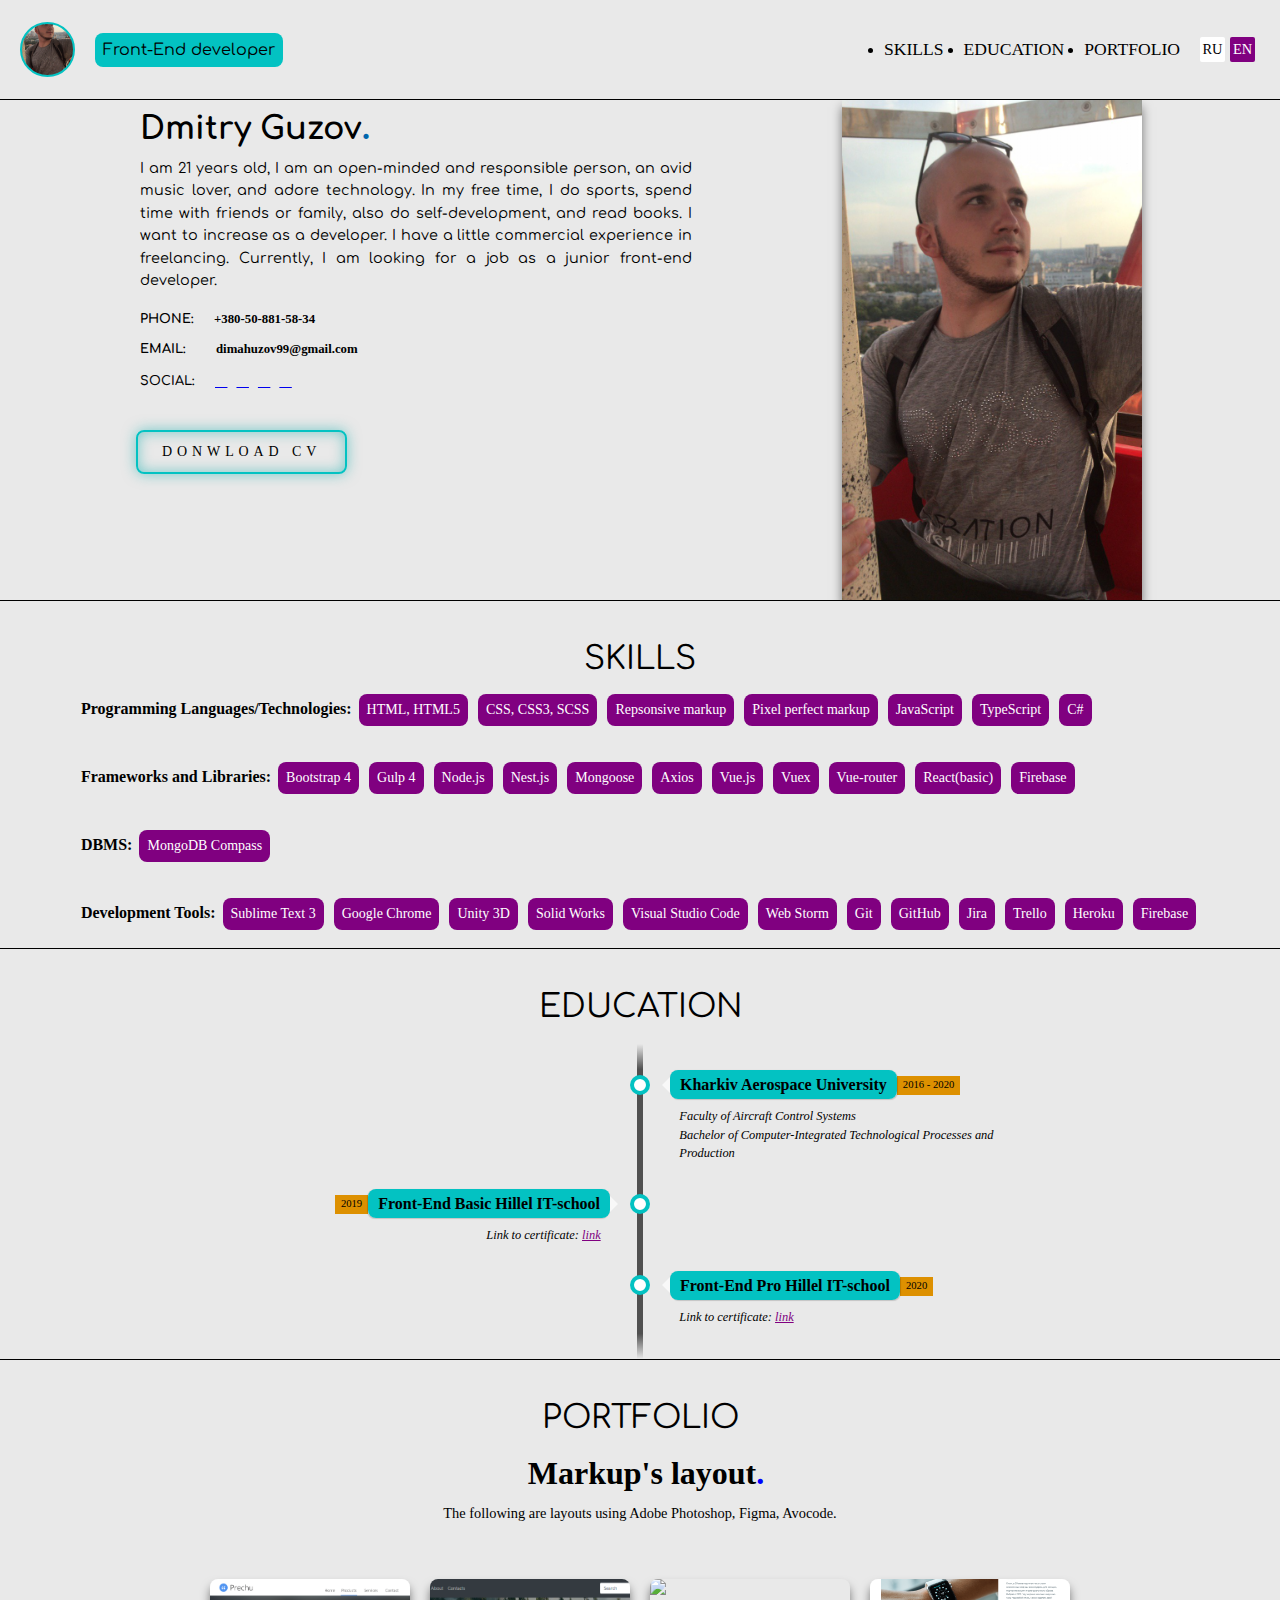
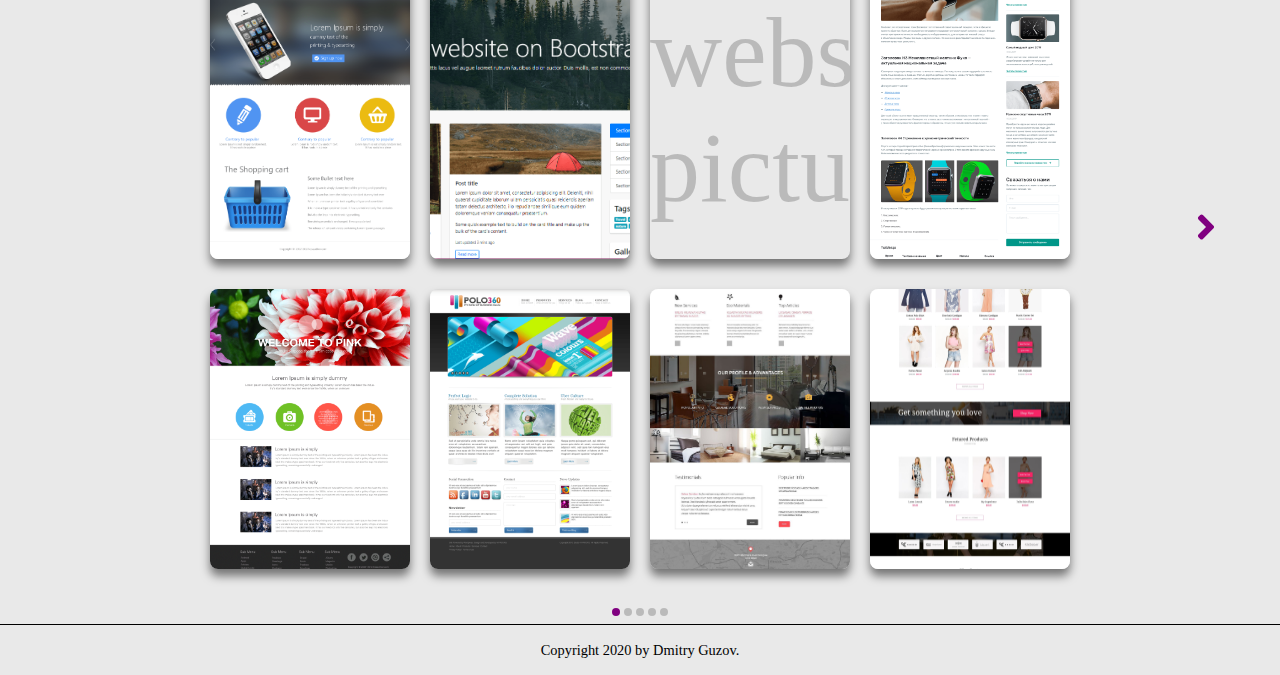
==== commit bc024ed0: "Added new portfolio section React" ====
--- a/index-english.html
+++ b/index-english.html
@@ -407,6 +407,26 @@
                             </div>
                         </section>
                     </div>
+                    <div class="slider-content__item images">
+                        <section class="portfolio">
+                            <div class="container flex-portfolio">
+                                <div class="portfolio-title">
+                                    <h2>ReactJS Project<span class="dott">.</span></h2>
+                                    <p>Below are the projects completed on Reactjs.</p>
+                                </div>
+                                <div class="portfolio-row">
+                                    <div class="card">
+                                        <img src="images/react-wallpaper-app.png" alt="react-wallpaper-app">
+                                        <div class="info">
+                                            <p>The wallpaper gallery application on the desktop is written in Reactjs, React router, and Firebase frameworks.</p>
+                                            <!-- <button class="git-link" onclick="window.open('https://github.com/RaiSky/vueshops.git', '_blank'); return false;">Github</button> -->
+                                            <button class="see-link" onclick="window.open('https://react-wallpaper-76c33.web.app/', '_blank'); return false;">See</button>
+                                        </div>
+                                    </div>                                                                 
+                                </div>
+                            </div>
+                        </section>
+                    </div>
                 </div>
             </div>
         </div>
--- a/css/style.css
+++ b/css/style.css
@@ -556,7 +556,7 @@
   background-color: rgb(3, 194, 194);
   /* background-color: purple; */
   padding: 6px 10px;
-  border-radius: 5px;
+  border-radius: 8px;
   font-weight: 600;
   text-align: left;
 }
@@ -889,7 +889,7 @@
   position: absolute;
   top: 0;
   left: 0;
-  border-radius: 15px;
+  border-radius: 8px;
 }
 .card .info {
   position: relative;
@@ -915,7 +915,7 @@
   display: inline-block;
   outline: none;
   border: none;
-  border-radius: 3px;
+  border-radius: 4px;
   /* background: #fa6c98; */
   background-color: rgb(3, 194, 194);
 
@@ -935,16 +935,16 @@
 .card .info .git-link {
   bottom: 0;
   left: -1px;
-  border-top-right-radius: 5px;
-  border-bottom-right-radius: 5px;
-  border-bottom-left-radius: 15px;
+  border-top-right-radius: 4px;
+  border-bottom-right-radius: 4px;
+  border-bottom-left-radius: 8px;
 }
 .card .info .see-link {
   right: -1px;
   bottom: 0;
-  border-top-left-radius: 5px;
-  border-bottom-left-radius: 5px;
-  border-bottom-right-radius: 15px;
+  border-top-left-radius: 4px;
+  border-bottom-left-radius: 4px;
+  border-bottom-right-radius: 8px;
 }
 @media screen and (max-width: 450px) {
   .card {
@@ -980,7 +980,7 @@
     width: 150px;
     min-height: 90px;
     height: auto;
-    border-radius: 5px;
+    border-radius: 4px;
     top: 0;
     text-overflow: clip;
     white-space: normal;
